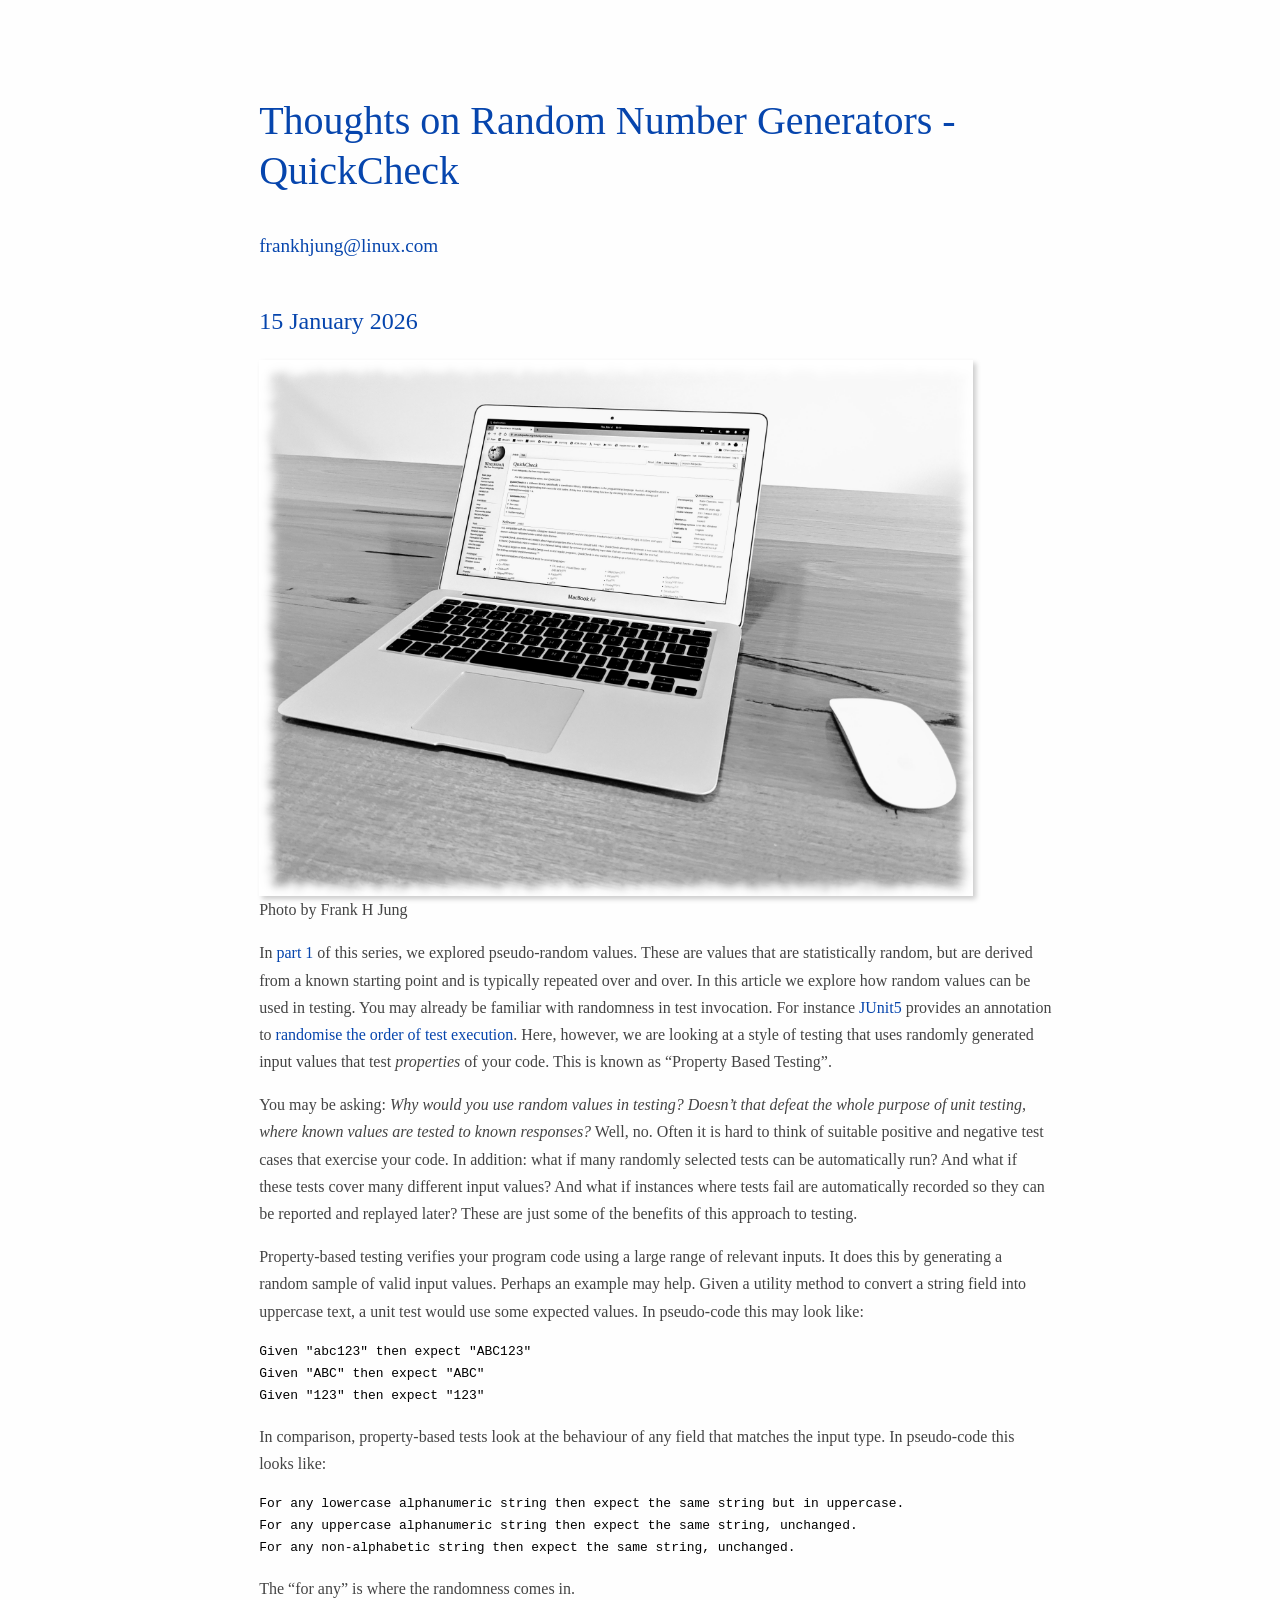
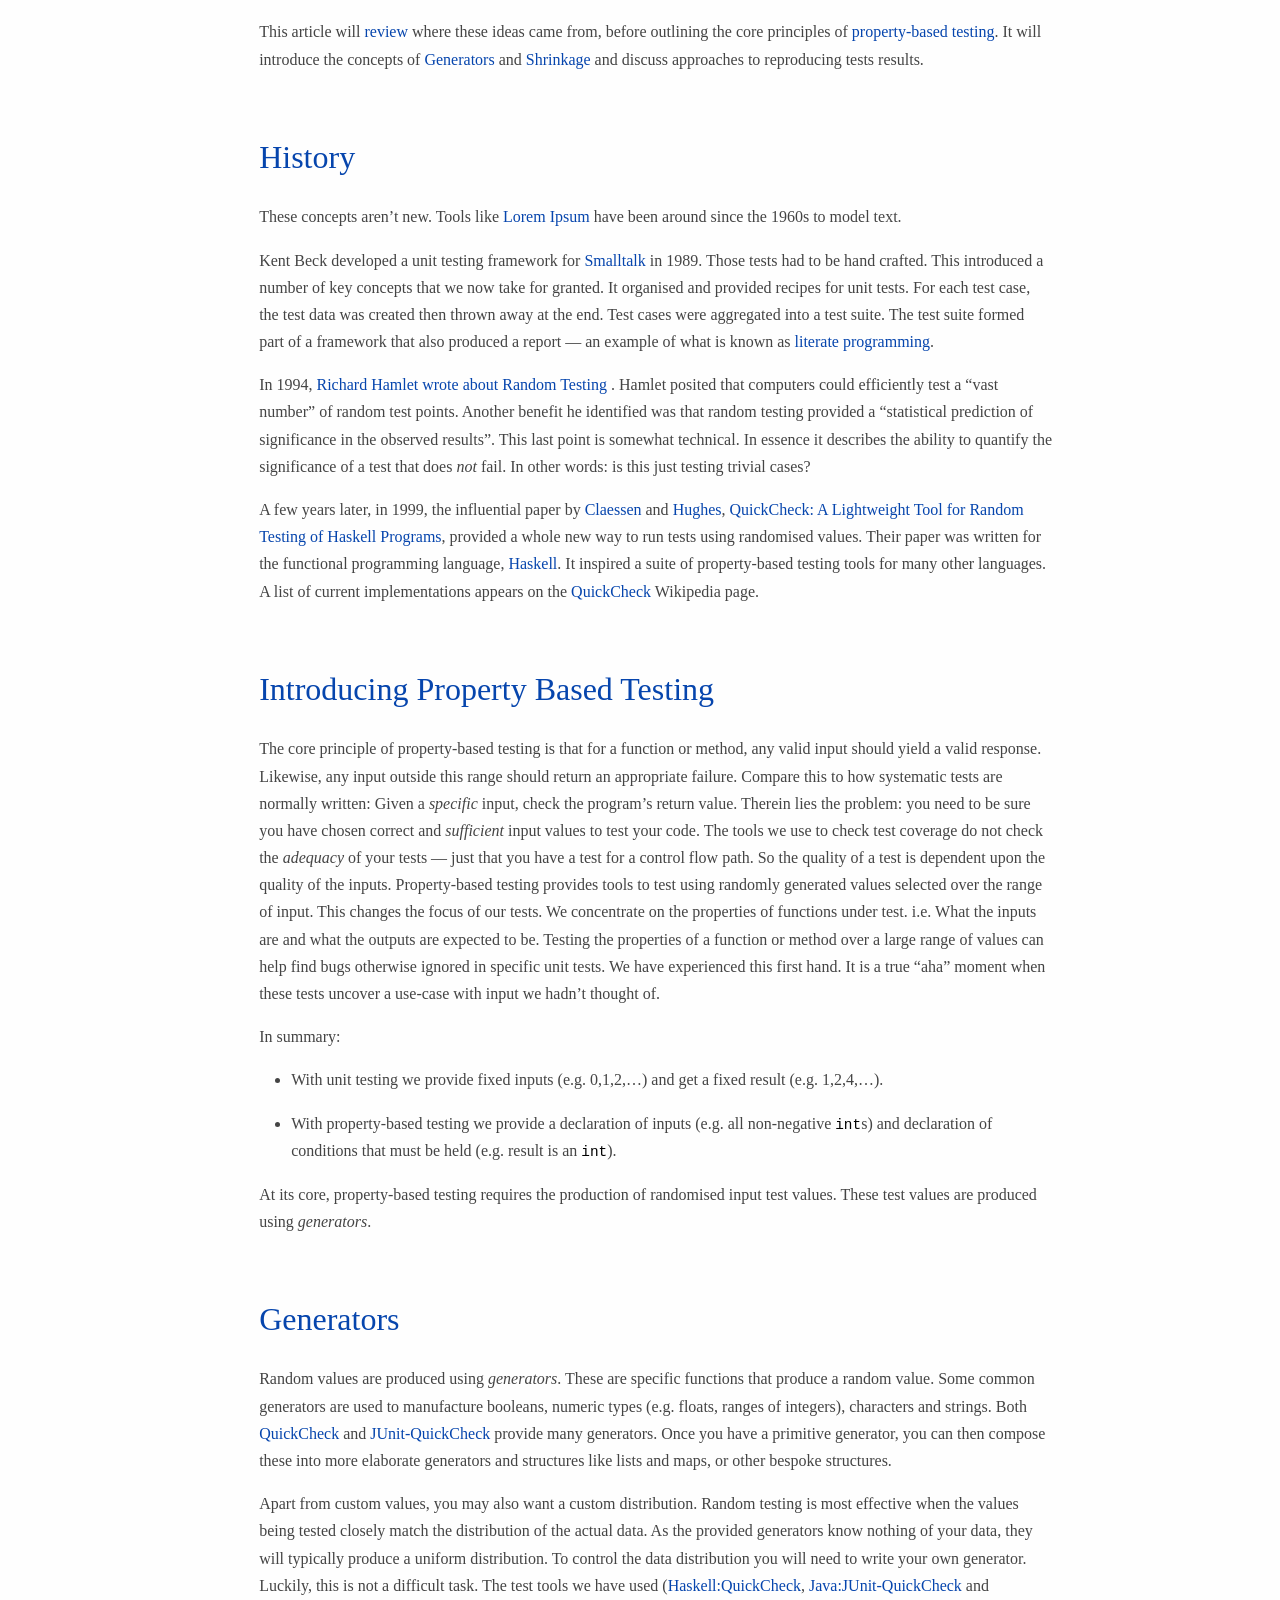
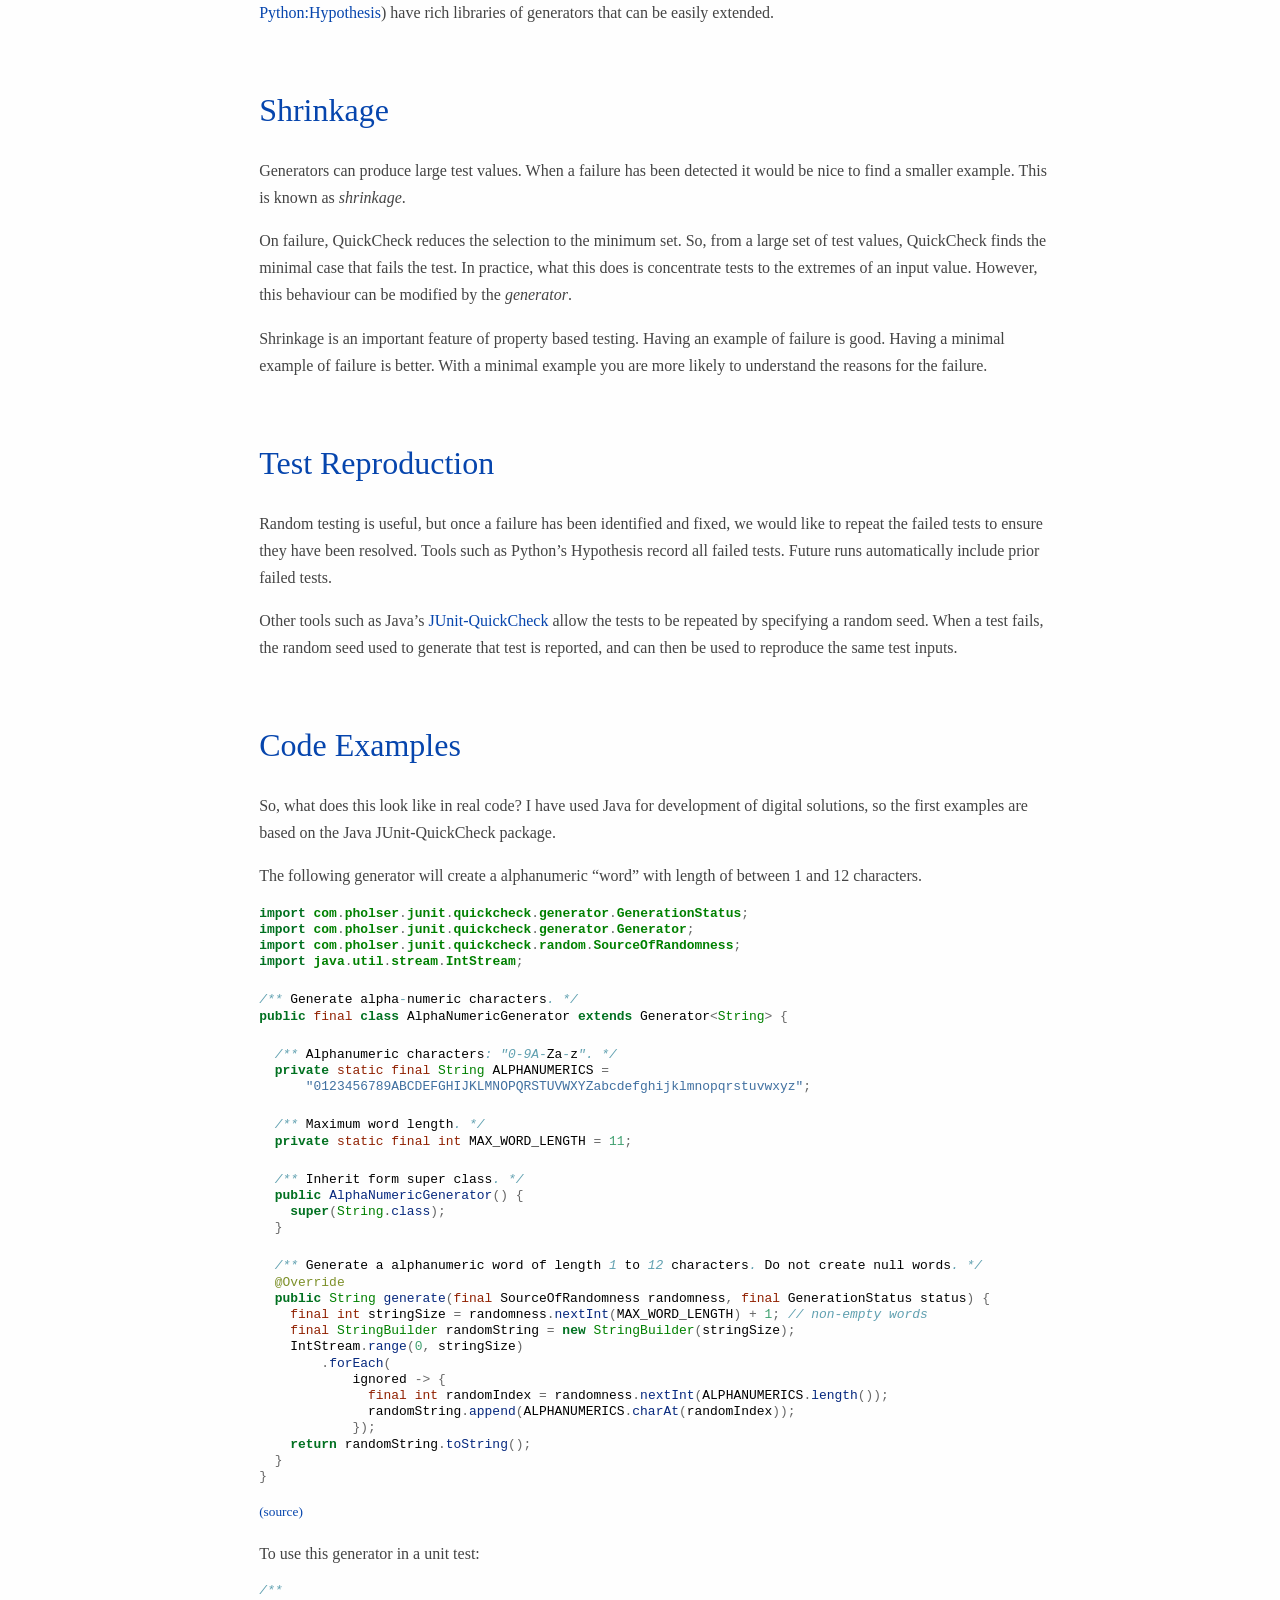
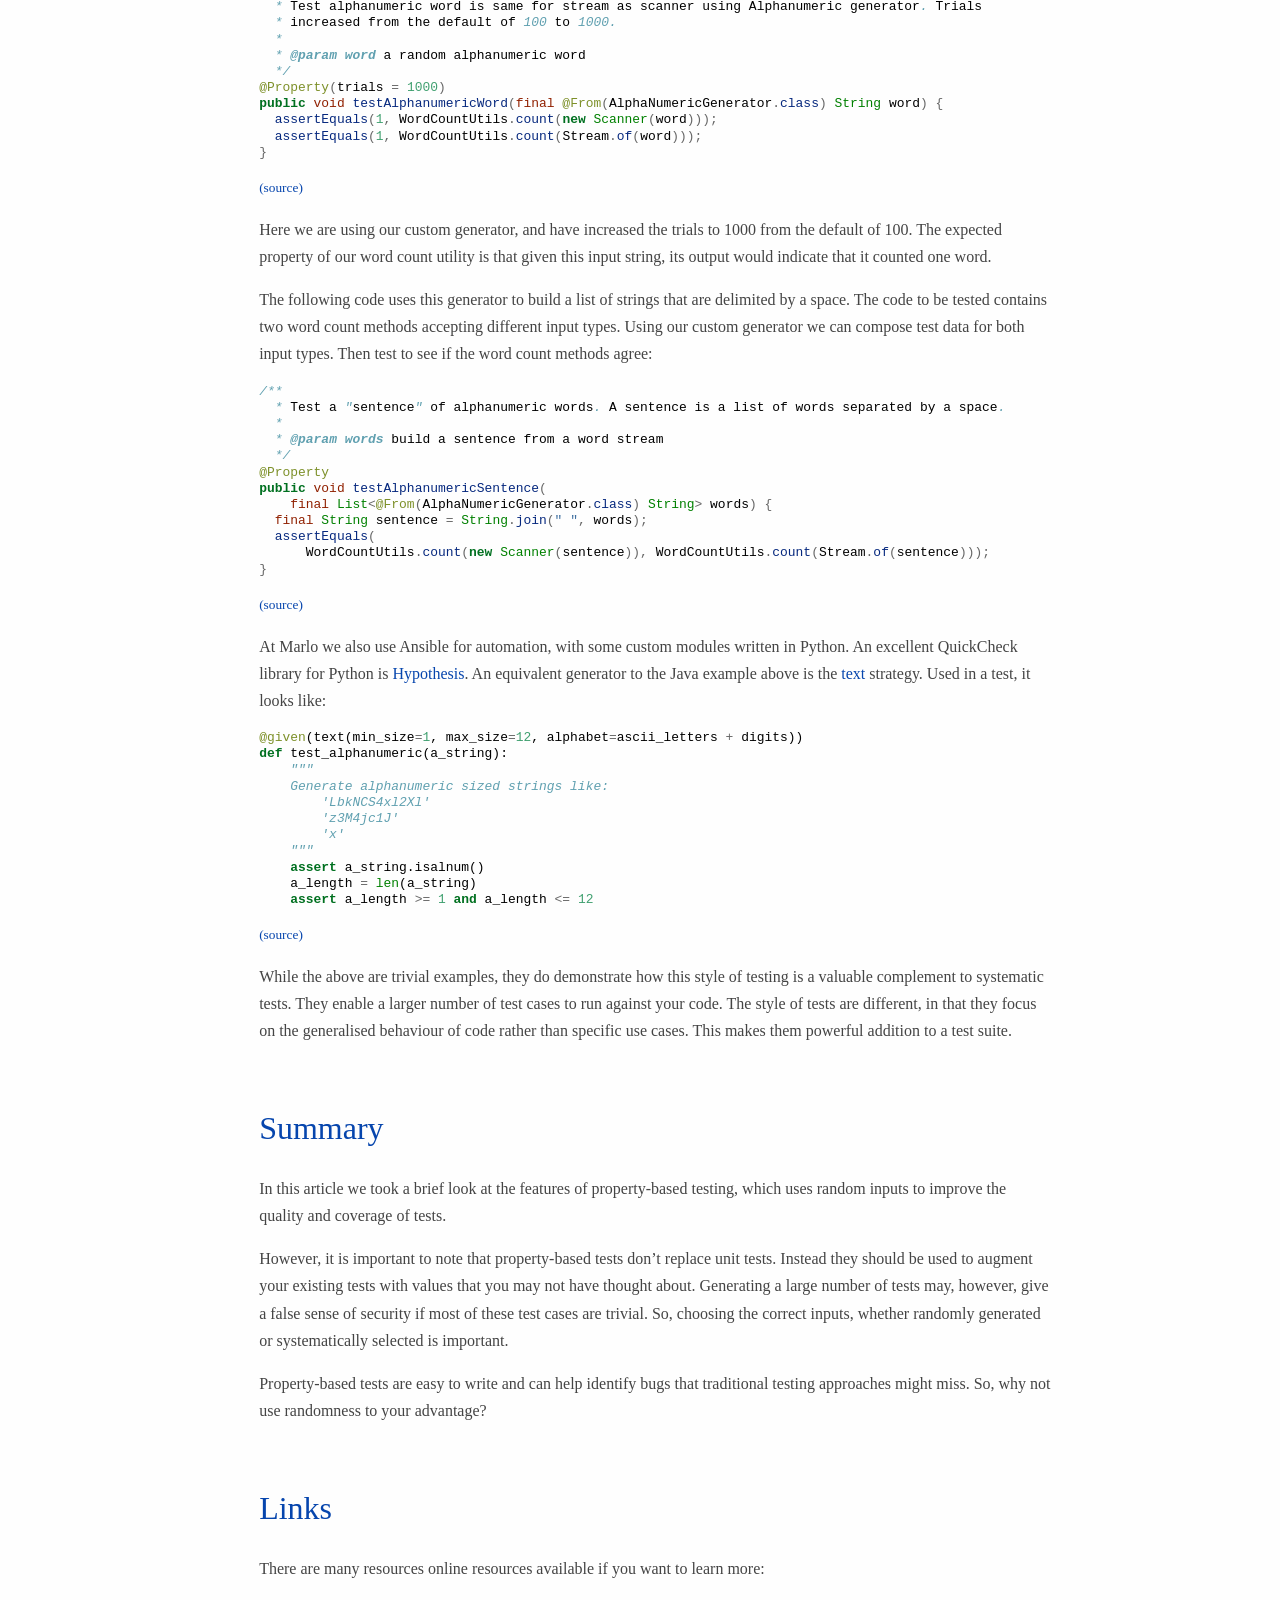
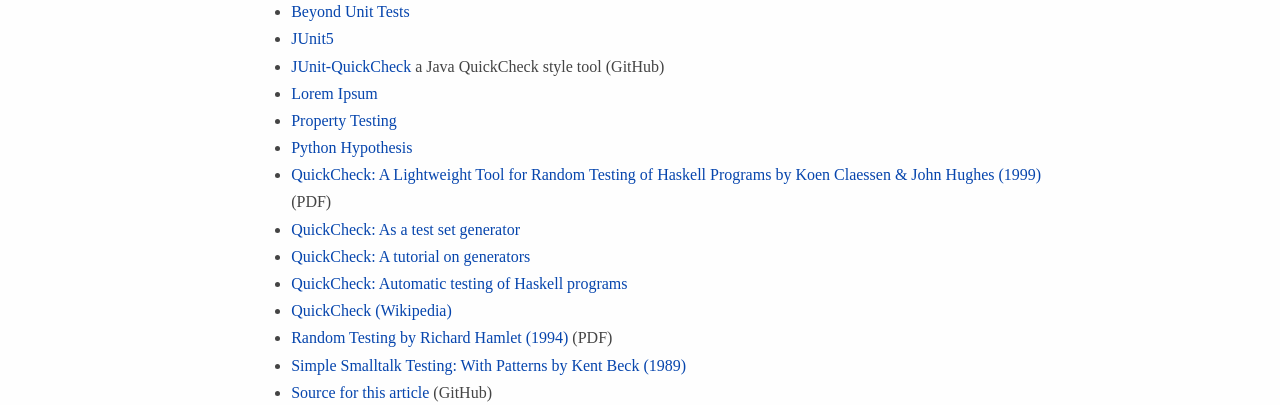
==== public/index.html @ 1d3b0f38 "update image and email" ====
<!DOCTYPE html PUBLIC "-//W3C//DTD XHTML 1.0 Transitional//EN" "http://www.w3.org/TR/xhtml1/DTD/xhtml1-transitional.dtd">
<html xmlns="http://www.w3.org/1999/xhtml">
<head>
  <meta http-equiv="Content-Type" content="text/html; charset=utf-8" />
  <meta http-equiv="Content-Style-Type" content="text/css" />
  <meta name="generator" content="pandoc" />
  <meta name="author" content="frankhjung@linux.com" />
  <meta name="date" content="2026-01-15" />
  <title>Thoughts on Random Number Generators - QuickCheck</title>
  <style type="text/css">
code{white-space: pre-wrap;}
span.smallcaps{font-variant: small-caps;}
div.columns{display: flex; gap: min(4vw, 1.5em);}
div.column{flex: auto; overflow-x: auto;}
div.hanging-indent{margin-left: 1.5em; text-indent: -1.5em;}

ul.task-list[class]{list-style: none;}
ul.task-list li input[type="checkbox"] {
font-size: inherit;
width: 0.8em;
margin: 0 0.8em 0.2em -1.6em;
vertical-align: middle;
}
.display.math{display: block; text-align: center; margin: 0.5rem auto;}

pre > code.sourceCode { white-space: pre; position: relative; }
pre > code.sourceCode > span { line-height: 1.25; }
pre > code.sourceCode > span:empty { height: 1.2em; }
.sourceCode { overflow: visible; }
code.sourceCode > span { color: inherit; text-decoration: inherit; }
div.sourceCode { margin: 1em 0; }
pre.sourceCode { margin: 0; }
@media screen {
div.sourceCode { overflow: auto; }
}
@media print {
pre > code.sourceCode { white-space: pre-wrap; }
pre > code.sourceCode > span { display: inline-block; text-indent: -5em; padding-left: 5em; }
}
pre.numberSource code
{ counter-reset: source-line 0; }
pre.numberSource code > span
{ position: relative; left: -4em; counter-increment: source-line; }
pre.numberSource code > span > a:first-child::before
{ content: counter(source-line);
position: relative; left: -1em; text-align: right; vertical-align: baseline;
border: none; display: inline-block;
-webkit-touch-callout: none; -webkit-user-select: none;
-khtml-user-select: none; -moz-user-select: none;
-ms-user-select: none; user-select: none;
padding: 0 4px; width: 4em;
color: #aaaaaa;
}
pre.numberSource { margin-left: 3em; border-left: 1px solid #aaaaaa; padding-left: 4px; }
div.sourceCode
{ }
@media screen {
pre > code.sourceCode > span > a:first-child::before { text-decoration: underline; }
}
code span.al { color: #ff0000; font-weight: bold; } 
code span.an { color: #60a0b0; font-weight: bold; font-style: italic; } 
code span.at { color: #7d9029; } 
code span.bn { color: #40a070; } 
code span.bu { color: #008000; } 
code span.cf { color: #007020; font-weight: bold; } 
code span.ch { color: #4070a0; } 
code span.cn { color: #880000; } 
code span.co { color: #60a0b0; font-style: italic; } 
code span.cv { color: #60a0b0; font-weight: bold; font-style: italic; } 
code span.do { color: #ba2121; font-style: italic; } 
code span.dt { color: #902000; } 
code span.dv { color: #40a070; } 
code span.er { color: #ff0000; font-weight: bold; } 
code span.ex { } 
code span.fl { color: #40a070; } 
code span.fu { color: #06287e; } 
code span.im { color: #008000; font-weight: bold; } 
code span.in { color: #60a0b0; font-weight: bold; font-style: italic; } 
code span.kw { color: #007020; font-weight: bold; } 
code span.op { color: #666666; } 
code span.ot { color: #007020; } 
code span.pp { color: #bc7a00; } 
code span.sc { color: #4070a0; } 
code span.ss { color: #bb6688; } 
code span.st { color: #4070a0; } 
code span.va { color: #19177c; } 
code span.vs { color: #4070a0; } 
code span.wa { color: #60a0b0; font-weight: bold; font-style: italic; } 
</style>
  <style type="text/css">
html {
width: 21cm;
height: 29.7cm;
margin: auto;
font-size: 100%;
overflow-y: scroll;
-webkit-text-size-adjust: 100%;
-ms-text-size-adjust: 100%;
}
body {
width: 21cm;
height: 29.7cm;
margin: auto;
color: #444;
font-family: Georgia, Palatino, 'Palatino Linotype', Times, 'Times New Roman', serif;
font-size: 12px;
line-height: 1.7;
padding: 1em;
max-width: 65em;
background: #fefefe;
}
a {
color: #0645ad;
text-decoration: none;
}
p {
margin: 1em 0;
text-align: left;
}
img {
max-width: 90%;
}
h1, h2, h3, h4, h5, h6 {
color: #0645ad;
line-height: 125%;
margin-top: 2em;
font-weight: normal;
}
h4, h5, h6 {
font-weight: bold;
}
h1 {
font-size: 2.5em;
}
h2 {
font-size: 2em;
}
h3 {
font-size: 1.5em;
}
h4 {
font-size: 1.2em;
}
h5 {
font-size: 1em;
}
h6 {
font-size: 0.9em;
}
blockquote {
color: #666666;
margin: 0;
padding-left: 3em;
border-left: 0.5em #EEE solid;
}
hr {
display: block;
height: 2px;
border: 0;
border-top: 1px solid #aaa;
border-bottom: 1px solid #eee;
margin: 1em 0;
padding: 0;
}
pre, code, kbd, samp {
color: #000;
font-family: monospace, monospace;
font-size: 0.90em;
}
pre {
white-space: pre;
white-space: pre-wrap;
word-wrap: break-word;
}
b, strong {
font-weight: bold;
color: #0645ad;
}
dfn {
font-style: italic;
color: #0645ad;
}
ins {
background: #ff9;
color: #000;
text-decoration: none;
}
mark {
background: #ff0;
color: #000;
font-style: italic;
font-weight: bold;
}
sub, sup {
font-size: 75%;
line-height: 0;
position: relative;
vertical-align: baseline;
}
sup {
top: -0.5em;
}
sub {
bottom: -0.25em;
}
ul, ol {
margin: 1em 0;
padding: 0 0 0 2em;
}
li p:last-child {
margin-bottom: 0;
}
ul ul, ol ol {
margin: .3em 0;
}
dl {
margin-bottom: 1em;
}
dt {
font-weight: bold;
margin-bottom: .8em;
}
dd {
margin: 0 0 .8em 2em;
}
dd:last-child {
margin-bottom: 0;
}
img {
border: 0;
-ms-interpolation-mode: bicubic;
vertical-align: middle;
-moz-box-shadow: 3px 3px 5px #ccc;
-webkit-box-shadow: 3px 3px 5px #ccc;
box-shadow: 3px 3px 5px #ccc;
}
figure {
display: block;
text-align: center;
margin: 1em 0;
}
figure img {
border: none;
margin: 0 auto;
}
.caption {
font-size: 0.8em;
font-style: italic;
margin: 2 2 0.8em;
}
figcaption {
font-size: 0.8em;
font-style: italic;
margin: 0 0 0.8em;
}
table {
margin-bottom: 2em;
border-bottom: 1px solid #ddd;
border-right: 1px solid #ddd;
border-spacing: 0;
border-collapse: collapse;
}
table th {
padding: .2em 1em;
background-color: #eee;
border-top: 1px solid #ddd;
border-left: 1px solid #ddd;
}
table td {
padding: .2em 1em;
border-top: 1px solid #ddd;
border-left: 1px solid #ddd;
vertical-align: top;
}
.author {
font-size: 1.2em;
text-align: left;
}
@media print {
@page {
size: 21cm 29.7cm;
}
* {
background: transparent !important;
color: black !important;
filter: none !important;
-ms-filter: none !important;
}
body {
font-size: 12pt;
max-width: 100%;
}
a, a:visited {
text-decoration: underline;
}
a[href]:after {
content: " (" attr(href) ")";
}
.ir a:after, a[href^="javascript:"]:after, a[href^="#"]:after {
content: "";
}
abbr[title]:after {
content: " (" attr(title) ")";
}
code, pre {
font-family: monospace, monospace;
font-size: 0.90em;
page-break-inside: avoid;
}
.sourceLine {
font-family: monospace, monospace;
font-size: 0.60em;
page-break-inside: avoid;
}
hr {
height: 1px;
border: 0;
border-bottom: 1px solid black;
}
tr, img {
page-break-inside: avoid;
}
img {
max-width: 100% !important;
}
p, h2, h3 {
orphans: 3;
widows: 3;
}
h2, h3 {
page-break-inside: avoid;
page-break-after: avoid;
}
}
@media only screen and (min-width: 480px) {
body {
font-size: 14px;
}
}
@media only screen and (min-width: 768px) {
body {
font-size: 16px;
}
}
</style>
  
  
  
  
  
</head>
<body>
<div id="header">
<h1 class="title">Thoughts on Random Number Generators - QuickCheck</h1>
<h2 class="author">frankhjung@linux.com</h2>
<h3 class="date">15 January 2026</h3>
</div>
<div class="float">
<img src="[data-uri]" alt="Photo by Frank H Jung" />
<div class="figcaption">Photo by Frank H Jung</div>
</div>
<p>In <a href="https://github.com/frankhjung/article-random-bash">part
1</a> of this series, we explored pseudo-random values. These are values
that are statistically random, but are derived from a known starting
point and is typically repeated over and over. In this article we
explore how random values can be used in testing. You may already be
familiar with randomness in test invocation. For instance <a href="https://junit.org/">JUnit5</a> provides an annotation to <a href="https://junit.org/junit5/docs/current/user-guide/#writing-tests-test-execution-order">randomise
the order of test execution</a>. Here, however, we are looking at a
style of testing that uses randomly generated input values that test
<em>properties</em> of your code. This is known as “Property Based
Testing”.</p>
<p>You may be asking: <em>Why would you use random values in testing?
Doesn’t that defeat the whole purpose of unit testing, where known
values are tested to known responses?</em> Well, no. Often it is hard to
think of suitable positive and negative test cases that exercise your
code. In addition: what if many randomly selected tests can be
automatically run? And what if these tests cover many different input
values? And what if instances where tests fail are automatically
recorded so they can be reported and replayed later? These are just some
of the benefits of this approach to testing.</p>
<p>Property-based testing verifies your program code using a large range
of relevant inputs. It does this by generating a random sample of valid
input values. Perhaps an example may help. Given a utility method to
convert a string field into uppercase text, a unit test would use some
expected values. In pseudo-code this may look like:</p>
<pre class="text"><code>Given &quot;abc123&quot; then expect &quot;ABC123&quot;
Given &quot;ABC&quot; then expect &quot;ABC&quot;
Given &quot;123&quot; then expect &quot;123&quot;</code></pre>
<p>In comparison, property-based tests look at the behaviour of any
field that matches the input type. In pseudo-code this looks like:</p>
<pre class="text"><code>For any lowercase alphanumeric string then expect the same string but in uppercase.
For any uppercase alphanumeric string then expect the same string, unchanged.
For any non-alphabetic string then expect the same string, unchanged.</code></pre>
<p>The “for any” is where the randomness comes in.</p>
<p>This article will <a href="#history">review</a> where these ideas
came from, before outlining the core principles of <a href="#introducing-property-based-testing">property-based testing</a>.
It will introduce the concepts of <a href="#generators">Generators</a>
and <a href="#shrinkage">Shrinkage</a> and discuss approaches to
reproducing tests results.</p>
<div id="history" class="section level2">
<h2>History</h2>
<p>These concepts aren’t new. Tools like <a href="https://www.lipsum.com/">Lorem Ipsum</a> have been around since
the 1960s to model text.</p>
<p>Kent Beck developed a unit testing framework for <a href="https://en.wikipedia.org/wiki/Smalltalk">Smalltalk</a> in 1989.
Those tests had to be hand crafted. This introduced a number of key
concepts that we now take for granted. It organised and provided recipes
for unit tests. For each test case, the test data was created then
thrown away at the end. Test cases were aggregated into a test suite.
The test suite formed part of a framework that also produced a report —
an example of what is known as <a href="https://en.wikipedia.org/wiki/Literate_programming">literate
programming</a>.</p>
<p>In 1994, <a href="https://pdfs.semanticscholar.org/b02a/67acd634cf04a1c7ca3fa58975c3d6ff1c4b.pdf">Richard
Hamlet wrote about Random Testing</a> . Hamlet posited that computers
could efficiently test a “vast number” of random test points. Another
benefit he identified was that random testing provided a “statistical
prediction of significance in the observed results”. This last point is
somewhat technical. In essence it describes the ability to quantify the
significance of a test that does <em>not</em> fail. In other words: is
this just testing trivial cases?</p>
<p>A few years later, in 1999, the influential paper by <a href="http://www.cse.chalmers.se/~koen/">Claessen</a> and <a href="https://en.wikipedia.org/wiki/John_Hughes_(computer_scientist)">Hughes</a>,
<a href="https://www.researchgate.net/publication/2449938_QuickCheck_A_Lightweight_Tool_for_Random_Testing_of_Haskell_Programs">QuickCheck:
A Lightweight Tool for Random Testing of Haskell Programs</a>, provided
a whole new way to run tests using randomised values. Their paper was
written for the functional programming language, <a href="https://www.haskell.org/">Haskell</a>. It inspired a suite of
property-based testing tools for many other languages. A list of current
implementations appears on the <a href="https://en.wikipedia.org/wiki/QuickCheck">QuickCheck</a> Wikipedia
page.</p>
</div>
<div id="introducing-property-based-testing" class="section level2">
<h2>Introducing Property Based Testing</h2>
<p>The core principle of property-based testing is that for a function
or method, any valid input should yield a valid response. Likewise, any
input outside this range should return an appropriate failure. Compare
this to how systematic tests are normally written: Given a
<em>specific</em> input, check the program’s return value. Therein lies
the problem: you need to be sure you have chosen correct and
<em>sufficient</em> input values to test your code. The tools we use to
check test coverage do not check the <em>adequacy</em> of your tests —
just that you have a test for a control flow path. So the quality of a
test is dependent upon the quality of the inputs. Property-based testing
provides tools to test using randomly generated values selected over the
range of input. This changes the focus of our tests. We concentrate on
the properties of functions under test. i.e. What the inputs are and
what the outputs are expected to be. Testing the properties of a
function or method over a large range of values can help find bugs
otherwise ignored in specific unit tests. We have experienced this first
hand. It is a true “aha” moment when these tests uncover a use-case with
input we hadn’t thought of.</p>
<p>In summary:</p>
<ul>
<li><p>With unit testing we provide fixed inputs (e.g. 0,1,2,…) and get
a fixed result (e.g. 1,2,4,…).</p></li>
<li><p>With property-based testing we provide a declaration of inputs
(e.g. all non-negative <code>int</code>s) and declaration of conditions
that must be held (e.g. result is an <code>int</code>).</p></li>
</ul>
<p>At its core, property-based testing requires the production of
randomised input test values. These test values are produced using
<em>generators</em>.</p>
</div>
<div id="generators" class="section level2">
<h2>Generators</h2>
<p>Random values are produced using <em>generators</em>. These are
specific functions that produce a random value. Some common generators
are used to manufacture booleans, numeric types (e.g. floats, ranges of
integers), characters and strings. Both <a href="http://hackage.haskell.org/package/QuickCheck">QuickCheck</a> and
<a href="https://pholser.github.io/junit-quickcheck/">JUnit-QuickCheck</a>
provide many generators. Once you have a primitive generator, you can
then compose these into more elaborate generators and structures like
lists and maps, or other bespoke structures.</p>
<p>Apart from custom values, you may also want a custom distribution.
Random testing is most effective when the values being tested closely
match the distribution of the actual data. As the provided generators
know nothing of your data, they will typically produce a uniform
distribution. To control the data distribution you will need to write
your own generator. Luckily, this is not a difficult task. The test
tools we have used (<a href="http://hackage.haskell.org/package/QuickCheck">Haskell:QuickCheck</a>,
<a href="https://github.com/pholser/junit-quickcheck">Java:JUnit-QuickCheck</a>
and <a href="https://hypothesis.works/">Python:Hypothesis</a>) have rich
libraries of generators that can be easily extended.</p>
</div>
<div id="shrinkage" class="section level2">
<h2>Shrinkage</h2>
<p>Generators can produce large test values. When a failure has been
detected it would be nice to find a smaller example. This is known as
<em>shrinkage</em>.</p>
<p>On failure, QuickCheck reduces the selection to the minimum set. So,
from a large set of test values, QuickCheck finds the minimal case that
fails the test. In practice, what this does is concentrate tests to the
extremes of an input value. However, this behaviour can be modified by
the <em>generator</em>.</p>
<p>Shrinkage is an important feature of property based testing. Having
an example of failure is good. Having a minimal example of failure is
better. With a minimal example you are more likely to understand the
reasons for the failure.</p>
</div>
<div id="test-reproduction" class="section level2">
<h2>Test Reproduction</h2>
<p>Random testing is useful, but once a failure has been identified and
fixed, we would like to repeat the failed tests to ensure they have been
resolved. Tools such as Python’s Hypothesis record all failed tests.
Future runs automatically include prior failed tests.</p>
<p>Other tools such as Java’s <a href="https://github.com/pholser/junit-quickcheck">JUnit-QuickCheck</a>
allow the tests to be repeated by specifying a random seed. When a test
fails, the random seed used to generate that test is reported, and can
then be used to reproduce the same test inputs.</p>
</div>
<div id="code-examples" class="section level2">
<h2>Code Examples</h2>
<p>So, what does this look like in real code? I have used Java for
development of digital solutions, so the first examples are based on the
Java JUnit-QuickCheck package.</p>
<p>The following generator will create a alphanumeric “word” with length
of between 1 and 12 characters.</p>
<div class="sourceCode" id="cb3"><pre class="sourceCode java"><code class="sourceCode java"><span id="cb3-1"><a href="#cb3-1" tabindex="-1"></a><span class="kw">import</span> <span class="im">com</span><span class="op">.</span><span class="im">pholser</span><span class="op">.</span><span class="im">junit</span><span class="op">.</span><span class="im">quickcheck</span><span class="op">.</span><span class="im">generator</span><span class="op">.</span><span class="im">GenerationStatus</span><span class="op">;</span></span>
<span id="cb3-2"><a href="#cb3-2" tabindex="-1"></a><span class="kw">import</span> <span class="im">com</span><span class="op">.</span><span class="im">pholser</span><span class="op">.</span><span class="im">junit</span><span class="op">.</span><span class="im">quickcheck</span><span class="op">.</span><span class="im">generator</span><span class="op">.</span><span class="im">Generator</span><span class="op">;</span></span>
<span id="cb3-3"><a href="#cb3-3" tabindex="-1"></a><span class="kw">import</span> <span class="im">com</span><span class="op">.</span><span class="im">pholser</span><span class="op">.</span><span class="im">junit</span><span class="op">.</span><span class="im">quickcheck</span><span class="op">.</span><span class="im">random</span><span class="op">.</span><span class="im">SourceOfRandomness</span><span class="op">;</span></span>
<span id="cb3-4"><a href="#cb3-4" tabindex="-1"></a><span class="kw">import</span> <span class="im">java</span><span class="op">.</span><span class="im">util</span><span class="op">.</span><span class="im">stream</span><span class="op">.</span><span class="im">IntStream</span><span class="op">;</span></span>
<span id="cb3-5"><a href="#cb3-5" tabindex="-1"></a></span>
<span id="cb3-6"><a href="#cb3-6" tabindex="-1"></a><span class="co">/**</span> Generate alpha<span class="co">-</span>numeric characters<span class="co">. */</span></span>
<span id="cb3-7"><a href="#cb3-7" tabindex="-1"></a><span class="kw">public</span> <span class="dt">final</span> <span class="kw">class</span> AlphaNumericGenerator <span class="kw">extends</span> Generator<span class="op">&lt;</span><span class="bu">String</span><span class="op">&gt;</span> <span class="op">{</span></span>
<span id="cb3-8"><a href="#cb3-8" tabindex="-1"></a></span>
<span id="cb3-9"><a href="#cb3-9" tabindex="-1"></a>  <span class="co">/**</span> Alphanumeric characters<span class="co">:</span> <span class="co">&quot;0-9A-</span>Za<span class="co">-</span>z<span class="co">&quot;. */</span></span>
<span id="cb3-10"><a href="#cb3-10" tabindex="-1"></a>  <span class="kw">private</span> <span class="dt">static</span> <span class="dt">final</span> <span class="bu">String</span> ALPHANUMERICS <span class="op">=</span></span>
<span id="cb3-11"><a href="#cb3-11" tabindex="-1"></a>      <span class="st">&quot;0123456789ABCDEFGHIJKLMNOPQRSTUVWXYZabcdefghijklmnopqrstuvwxyz&quot;</span><span class="op">;</span></span>
<span id="cb3-12"><a href="#cb3-12" tabindex="-1"></a></span>
<span id="cb3-13"><a href="#cb3-13" tabindex="-1"></a>  <span class="co">/**</span> Maximum word length<span class="co">. */</span></span>
<span id="cb3-14"><a href="#cb3-14" tabindex="-1"></a>  <span class="kw">private</span> <span class="dt">static</span> <span class="dt">final</span> <span class="dt">int</span> MAX_WORD_LENGTH <span class="op">=</span> <span class="dv">11</span><span class="op">;</span></span>
<span id="cb3-15"><a href="#cb3-15" tabindex="-1"></a></span>
<span id="cb3-16"><a href="#cb3-16" tabindex="-1"></a>  <span class="co">/**</span> Inherit form super class<span class="co">. */</span></span>
<span id="cb3-17"><a href="#cb3-17" tabindex="-1"></a>  <span class="kw">public</span> <span class="fu">AlphaNumericGenerator</span><span class="op">()</span> <span class="op">{</span></span>
<span id="cb3-18"><a href="#cb3-18" tabindex="-1"></a>    <span class="kw">super</span><span class="op">(</span><span class="bu">String</span><span class="op">.</span><span class="fu">class</span><span class="op">);</span></span>
<span id="cb3-19"><a href="#cb3-19" tabindex="-1"></a>  <span class="op">}</span></span>
<span id="cb3-20"><a href="#cb3-20" tabindex="-1"></a></span>
<span id="cb3-21"><a href="#cb3-21" tabindex="-1"></a>  <span class="co">/**</span> Generate a alphanumeric word of length <span class="co">1</span> to <span class="co">12</span> characters<span class="co">. </span>Do not create null words<span class="co">.</span> <span class="co">*/</span></span>
<span id="cb3-22"><a href="#cb3-22" tabindex="-1"></a>  <span class="at">@Override</span></span>
<span id="cb3-23"><a href="#cb3-23" tabindex="-1"></a>  <span class="kw">public</span> <span class="bu">String</span> <span class="fu">generate</span><span class="op">(</span><span class="dt">final</span> SourceOfRandomness randomness<span class="op">,</span> <span class="dt">final</span> GenerationStatus status<span class="op">)</span> <span class="op">{</span></span>
<span id="cb3-24"><a href="#cb3-24" tabindex="-1"></a>    <span class="dt">final</span> <span class="dt">int</span> stringSize <span class="op">=</span> randomness<span class="op">.</span><span class="fu">nextInt</span><span class="op">(</span>MAX_WORD_LENGTH<span class="op">)</span> <span class="op">+</span> <span class="dv">1</span><span class="op">;</span> <span class="co">// non-empty words</span></span>
<span id="cb3-25"><a href="#cb3-25" tabindex="-1"></a>    <span class="dt">final</span> <span class="bu">StringBuilder</span> randomString <span class="op">=</span> <span class="kw">new</span> <span class="bu">StringBuilder</span><span class="op">(</span>stringSize<span class="op">);</span></span>
<span id="cb3-26"><a href="#cb3-26" tabindex="-1"></a>    IntStream<span class="op">.</span><span class="fu">range</span><span class="op">(</span><span class="dv">0</span><span class="op">,</span> stringSize<span class="op">)</span></span>
<span id="cb3-27"><a href="#cb3-27" tabindex="-1"></a>        <span class="op">.</span><span class="fu">forEach</span><span class="op">(</span></span>
<span id="cb3-28"><a href="#cb3-28" tabindex="-1"></a>            ignored <span class="op">-&gt;</span> <span class="op">{</span></span>
<span id="cb3-29"><a href="#cb3-29" tabindex="-1"></a>              <span class="dt">final</span> <span class="dt">int</span> randomIndex <span class="op">=</span> randomness<span class="op">.</span><span class="fu">nextInt</span><span class="op">(</span>ALPHANUMERICS<span class="op">.</span><span class="fu">length</span><span class="op">());</span></span>
<span id="cb3-30"><a href="#cb3-30" tabindex="-1"></a>              randomString<span class="op">.</span><span class="fu">append</span><span class="op">(</span>ALPHANUMERICS<span class="op">.</span><span class="fu">charAt</span><span class="op">(</span>randomIndex<span class="op">));</span></span>
<span id="cb3-31"><a href="#cb3-31" tabindex="-1"></a>            <span class="op">});</span></span>
<span id="cb3-32"><a href="#cb3-32" tabindex="-1"></a>    <span class="cf">return</span> randomString<span class="op">.</span><span class="fu">toString</span><span class="op">();</span></span>
<span id="cb3-33"><a href="#cb3-33" tabindex="-1"></a>  <span class="op">}</span></span>
<span id="cb3-34"><a href="#cb3-34" tabindex="-1"></a><span class="op">}</span></span></code></pre></div>
<p><small> <a href="https://github.com/frankhjung/java-quickcheck/blob/master/src/test/java/com/marlo/quickcheck/AlphaNumericGenerator.java">(source)</a>
</small></p>
<p>To use this generator in a unit test:</p>
<div class="sourceCode" id="cb4"><pre class="sourceCode java"><code class="sourceCode java"><span id="cb4-1"><a href="#cb4-1" tabindex="-1"></a><span class="co">/**</span></span>
<span id="cb4-2"><a href="#cb4-2" tabindex="-1"></a>  <span class="co">*</span> Test alphanumeric word is same for stream as scanner using Alphanumeric generator<span class="co">. </span>Trials</span>
<span id="cb4-3"><a href="#cb4-3" tabindex="-1"></a>  <span class="co">*</span> increased from the default of <span class="co">100</span> to <span class="co">1000.</span></span>
<span id="cb4-4"><a href="#cb4-4" tabindex="-1"></a>  <span class="co">*</span></span>
<span id="cb4-5"><a href="#cb4-5" tabindex="-1"></a>  <span class="co">*</span> <span class="an">@param</span><span class="co"> </span><span class="an">word</span><span class="co"> </span>a random alphanumeric word</span>
<span id="cb4-6"><a href="#cb4-6" tabindex="-1"></a>  <span class="co">*/</span></span>
<span id="cb4-7"><a href="#cb4-7" tabindex="-1"></a><span class="at">@Property</span><span class="op">(</span>trials <span class="op">=</span> <span class="dv">1000</span><span class="op">)</span></span>
<span id="cb4-8"><a href="#cb4-8" tabindex="-1"></a><span class="kw">public</span> <span class="dt">void</span> <span class="fu">testAlphanumericWord</span><span class="op">(</span><span class="dt">final</span> <span class="at">@From</span><span class="op">(</span>AlphaNumericGenerator<span class="op">.</span><span class="fu">class</span><span class="op">)</span> <span class="bu">String</span> word<span class="op">)</span> <span class="op">{</span></span>
<span id="cb4-9"><a href="#cb4-9" tabindex="-1"></a>  <span class="fu">assertEquals</span><span class="op">(</span><span class="dv">1</span><span class="op">,</span> WordCountUtils<span class="op">.</span><span class="fu">count</span><span class="op">(</span><span class="kw">new</span> <span class="bu">Scanner</span><span class="op">(</span>word<span class="op">)));</span></span>
<span id="cb4-10"><a href="#cb4-10" tabindex="-1"></a>  <span class="fu">assertEquals</span><span class="op">(</span><span class="dv">1</span><span class="op">,</span> WordCountUtils<span class="op">.</span><span class="fu">count</span><span class="op">(</span>Stream<span class="op">.</span><span class="fu">of</span><span class="op">(</span>word<span class="op">)));</span></span>
<span id="cb4-11"><a href="#cb4-11" tabindex="-1"></a><span class="op">}</span></span></code></pre></div>
<p><small> <a href="https://github.com/frankhjung/java-quickcheck/blob/master/src/test/java/com/marlo/quickcheck/WordCountTests.java">(source)</a>
</small></p>
<p>Here we are using our custom generator, and have increased the trials
to 1000 from the default of 100. The expected property of our word count
utility is that given this input string, its output would indicate that
it counted one word.</p>
<p>The following code uses this generator to build a list of strings
that are delimited by a space. The code to be tested contains two word
count methods accepting different input types. Using our custom
generator we can compose test data for both input types. Then test to
see if the word count methods agree:</p>
<div class="sourceCode" id="cb5"><pre class="sourceCode java"><code class="sourceCode java"><span id="cb5-1"><a href="#cb5-1" tabindex="-1"></a><span class="co">/**</span></span>
<span id="cb5-2"><a href="#cb5-2" tabindex="-1"></a>  <span class="co">*</span> Test a <span class="co">&quot;</span>sentence<span class="co">&quot;</span> of alphanumeric words<span class="co">. </span>A sentence is a list of words separated by a space<span class="co">.</span></span>
<span id="cb5-3"><a href="#cb5-3" tabindex="-1"></a>  <span class="co">*</span></span>
<span id="cb5-4"><a href="#cb5-4" tabindex="-1"></a>  <span class="co">*</span> <span class="an">@param</span><span class="co"> </span><span class="an">words</span><span class="co"> </span>build a sentence from a word stream</span>
<span id="cb5-5"><a href="#cb5-5" tabindex="-1"></a>  <span class="co">*/</span></span>
<span id="cb5-6"><a href="#cb5-6" tabindex="-1"></a><span class="at">@Property</span></span>
<span id="cb5-7"><a href="#cb5-7" tabindex="-1"></a><span class="kw">public</span> <span class="dt">void</span> <span class="fu">testAlphanumericSentence</span><span class="op">(</span></span>
<span id="cb5-8"><a href="#cb5-8" tabindex="-1"></a>    <span class="dt">final</span> <span class="bu">List</span><span class="op">&lt;</span><span class="at">@From</span><span class="op">(</span>AlphaNumericGenerator<span class="op">.</span><span class="fu">class</span><span class="op">)</span> <span class="bu">String</span><span class="op">&gt;</span> words<span class="op">)</span> <span class="op">{</span></span>
<span id="cb5-9"><a href="#cb5-9" tabindex="-1"></a>  <span class="dt">final</span> <span class="bu">String</span> sentence <span class="op">=</span> <span class="bu">String</span><span class="op">.</span><span class="fu">join</span><span class="op">(</span><span class="st">&quot; &quot;</span><span class="op">,</span> words<span class="op">);</span></span>
<span id="cb5-10"><a href="#cb5-10" tabindex="-1"></a>  <span class="fu">assertEquals</span><span class="op">(</span></span>
<span id="cb5-11"><a href="#cb5-11" tabindex="-1"></a>      WordCountUtils<span class="op">.</span><span class="fu">count</span><span class="op">(</span><span class="kw">new</span> <span class="bu">Scanner</span><span class="op">(</span>sentence<span class="op">)),</span> WordCountUtils<span class="op">.</span><span class="fu">count</span><span class="op">(</span>Stream<span class="op">.</span><span class="fu">of</span><span class="op">(</span>sentence<span class="op">)));</span></span>
<span id="cb5-12"><a href="#cb5-12" tabindex="-1"></a><span class="op">}</span></span></code></pre></div>
<p><small> <a href="https://github.com/frankhjung/java-quickcheck/blob/master/src/test/java/com/marlo/quickcheck/WordCountTests.java">(source)</a>
</small></p>
<p>At Marlo we also use Ansible for automation, with some custom modules
written in Python. An excellent QuickCheck library for Python is <a href="https://hypothesis.readthedocs.io/en/latest/index.html">Hypothesis</a>.
An equivalent generator to the Java example above is the <a href="https://hypothesis.readthedocs.io/en/data.html?highlight=text#hypothesis.strategies.text">text</a>
strategy. Used in a test, it looks like:</p>
<div class="sourceCode" id="cb6"><pre class="sourceCode python"><code class="sourceCode python"><span id="cb6-1"><a href="#cb6-1" tabindex="-1"></a><span class="at">@given</span>(text(min_size<span class="op">=</span><span class="dv">1</span>, max_size<span class="op">=</span><span class="dv">12</span>, alphabet<span class="op">=</span>ascii_letters <span class="op">+</span> digits))</span>
<span id="cb6-2"><a href="#cb6-2" tabindex="-1"></a><span class="kw">def</span> test_alphanumeric(a_string):</span>
<span id="cb6-3"><a href="#cb6-3" tabindex="-1"></a>    <span class="co">&quot;&quot;&quot;</span></span>
<span id="cb6-4"><a href="#cb6-4" tabindex="-1"></a><span class="co">    Generate alphanumeric sized strings like:</span></span>
<span id="cb6-5"><a href="#cb6-5" tabindex="-1"></a><span class="co">        &#39;LbkNCS4xl2Xl&#39;</span></span>
<span id="cb6-6"><a href="#cb6-6" tabindex="-1"></a><span class="co">        &#39;z3M4jc1J&#39;</span></span>
<span id="cb6-7"><a href="#cb6-7" tabindex="-1"></a><span class="co">        &#39;x&#39;</span></span>
<span id="cb6-8"><a href="#cb6-8" tabindex="-1"></a><span class="co">    &quot;&quot;&quot;</span></span>
<span id="cb6-9"><a href="#cb6-9" tabindex="-1"></a>    <span class="cf">assert</span> a_string.isalnum()</span>
<span id="cb6-10"><a href="#cb6-10" tabindex="-1"></a>    a_length <span class="op">=</span> <span class="bu">len</span>(a_string)</span>
<span id="cb6-11"><a href="#cb6-11" tabindex="-1"></a>    <span class="cf">assert</span> a_length <span class="op">&gt;=</span> <span class="dv">1</span> <span class="kw">and</span> a_length <span class="op">&lt;=</span> <span class="dv">12</span></span></code></pre></div>
<p><small> <a href="https://github.com/frankhjung/article-quickcheck/blob/main/src/test_example.py">(source)</a>
</small></p>
<p>While the above are trivial examples, they do demonstrate how this
style of testing is a valuable complement to systematic tests. They
enable a larger number of test cases to run against your code. The style
of tests are different, in that they focus on the generalised behaviour
of code rather than specific use cases. This makes them powerful
addition to a test suite.</p>
</div>
<div id="summary" class="section level2">
<h2>Summary</h2>
<p>In this article we took a brief look at the features of
property-based testing, which uses random inputs to improve the quality
and coverage of tests.</p>
<p>However, it is important to note that property-based tests don’t
replace unit tests. Instead they should be used to augment your existing
tests with values that you may not have thought about. Generating a
large number of tests may, however, give a false sense of security if
most of these test cases are trivial. So, choosing the correct inputs,
whether randomly generated or systematically selected is important.</p>
<p>Property-based tests are easy to write and can help identify bugs
that traditional testing approaches might miss. So, why not use
randomness to your advantage?</p>
</div>
<div id="links" class="section level2">
<h2>Links</h2>
<p>There are many resources online resources available if you want to
learn more:</p>
<ul>
<li><a href="https://www.hillelwayne.com/talks/beyond-unit-tests/">Beyond Unit
Tests</a></li>
<li><a href="https://junit.org/junit5/">JUnit5</a></li>
<li><a href="https://pholser.github.io/junit-quickcheck/">JUnit-QuickCheck</a>
a Java QuickCheck style tool (GitHub)</li>
<li><a href="https://www.lipsum.com/">Lorem Ipsum</a></li>
<li><a href="https://en.wikipedia.org/wiki/Property_testing">Property
Testing</a></li>
<li><a href="https://hypothesis.readthedocs.io/en/latest/index.html">Python
Hypothesis</a></li>
<li><a href="https://www.researchgate.net/publication/2449938_QuickCheck_A_Lightweight_Tool_for_Random_Testing_of_Haskell_Programs">QuickCheck:
A Lightweight Tool for Random Testing of Haskell Programs by Koen
Claessen &amp; John Hughes (1999)</a> (PDF)</li>
<li><a href="https://wiki.haskell.org/QuickCheck_as_a_test_set_generator">QuickCheck:
As a test set generator</a></li>
<li><a href="https://www.stackbuilders.com/news/a-quickcheck-tutorial-generators">QuickCheck:
A tutorial on generators</a></li>
<li><a href="http://hackage.haskell.org/package/QuickCheck">QuickCheck:
Automatic testing of Haskell programs</a></li>
<li><a href="https://en.wikipedia.org/wiki/QuickCheck">QuickCheck
(Wikipedia)</a></li>
<li><a href="https://pdfs.semanticscholar.org/b02a/67acd634cf04a1c7ca3fa58975c3d6ff1c4b.pdf">Random
Testing by Richard Hamlet (1994)</a> (PDF)</li>
<li><a href="https://web.archive.org/web/20150315073817/http://www.xprogramming.com/testfram.htm">Simple
Smalltalk Testing: With Patterns by Kent Beck (1989)</a></li>
<li><a href="https://github.com/frankhjung/article-random-quickcheck">Source
for this article</a> (GitHub)</li>
</ul>
</div>
</body>
</html>
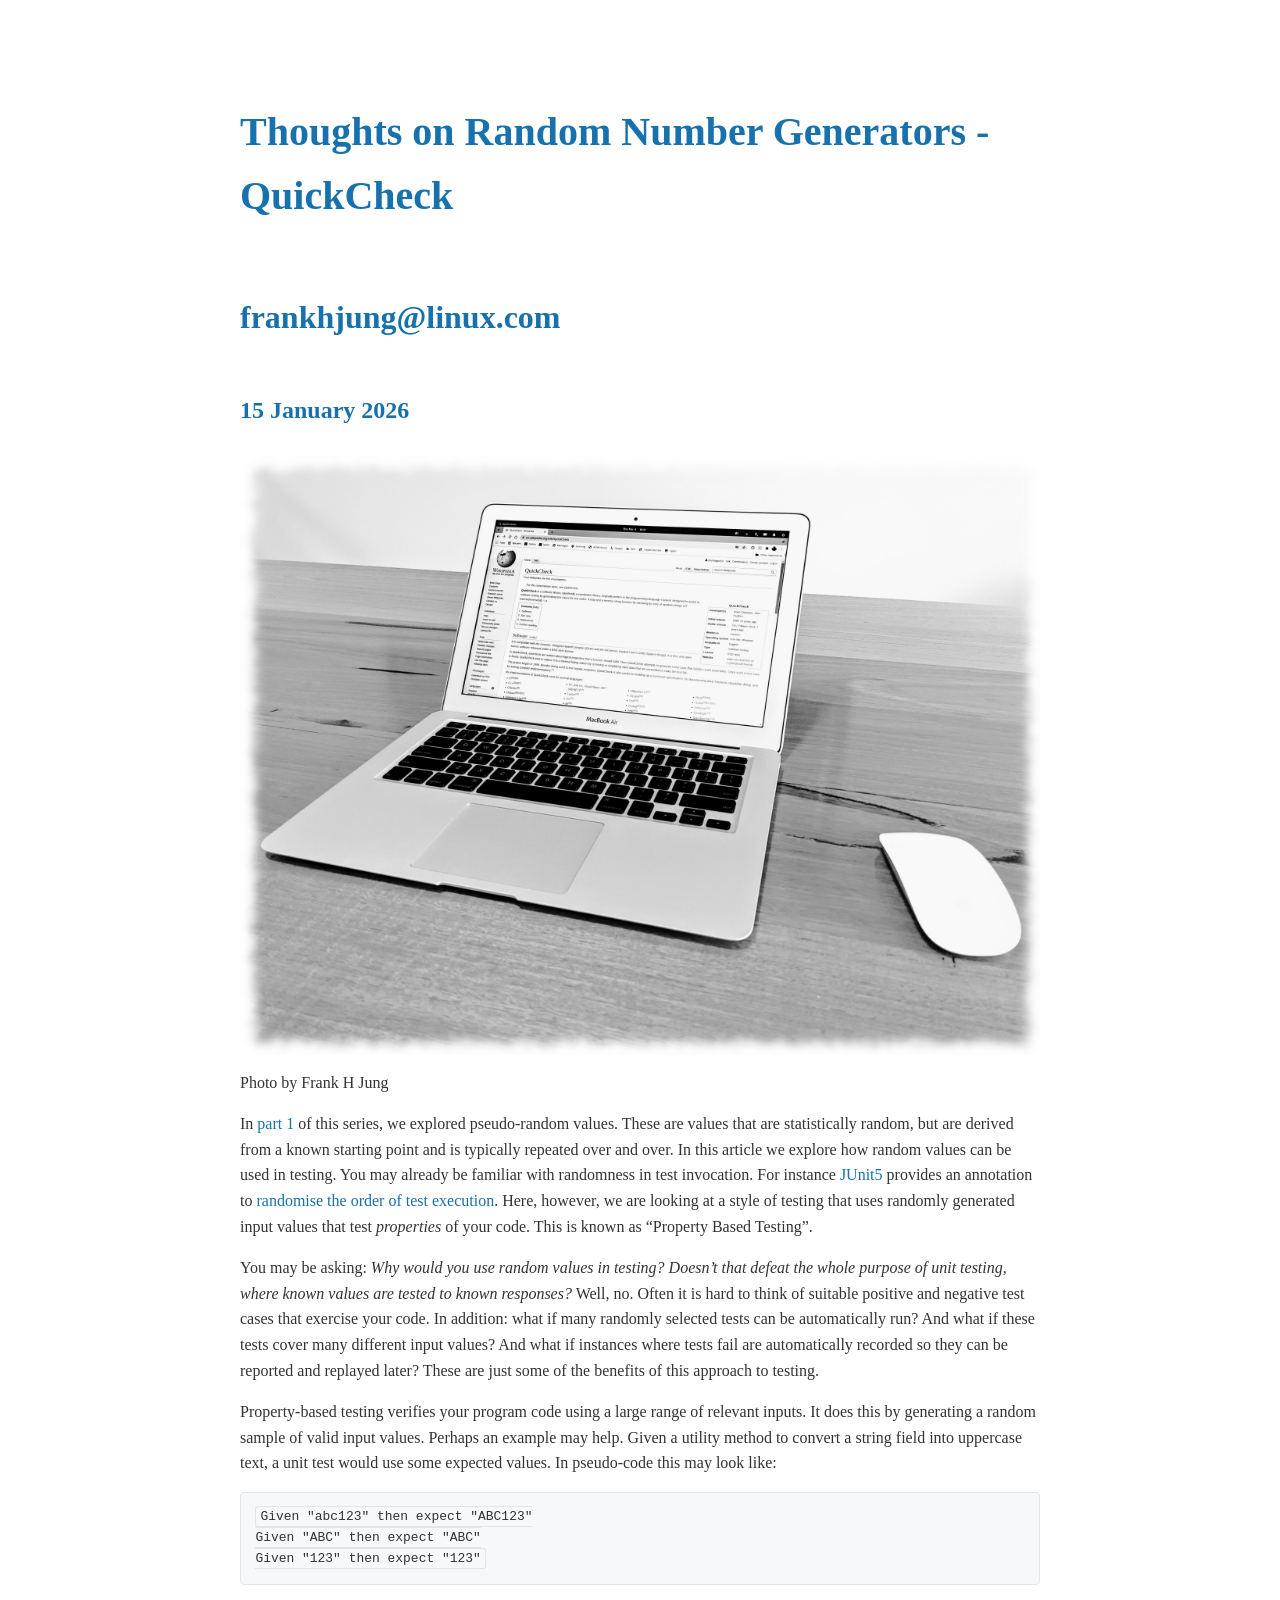
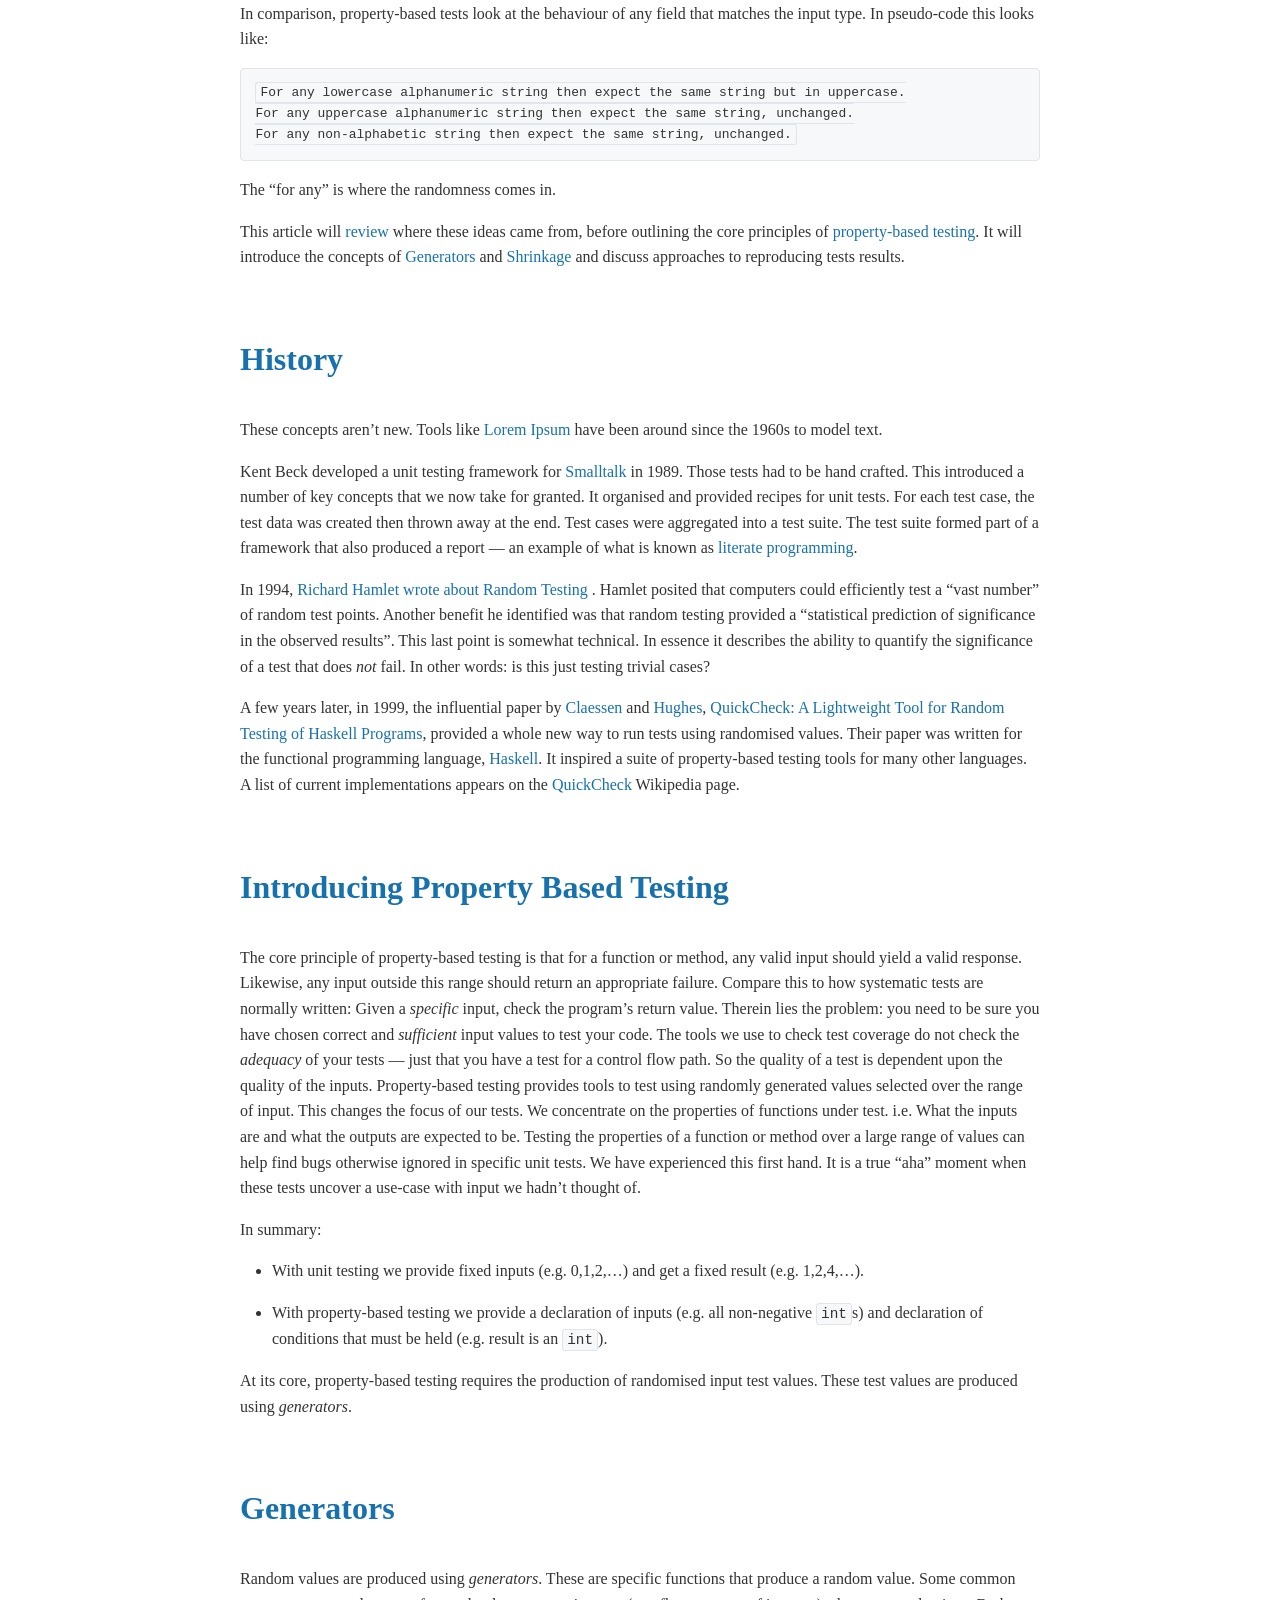
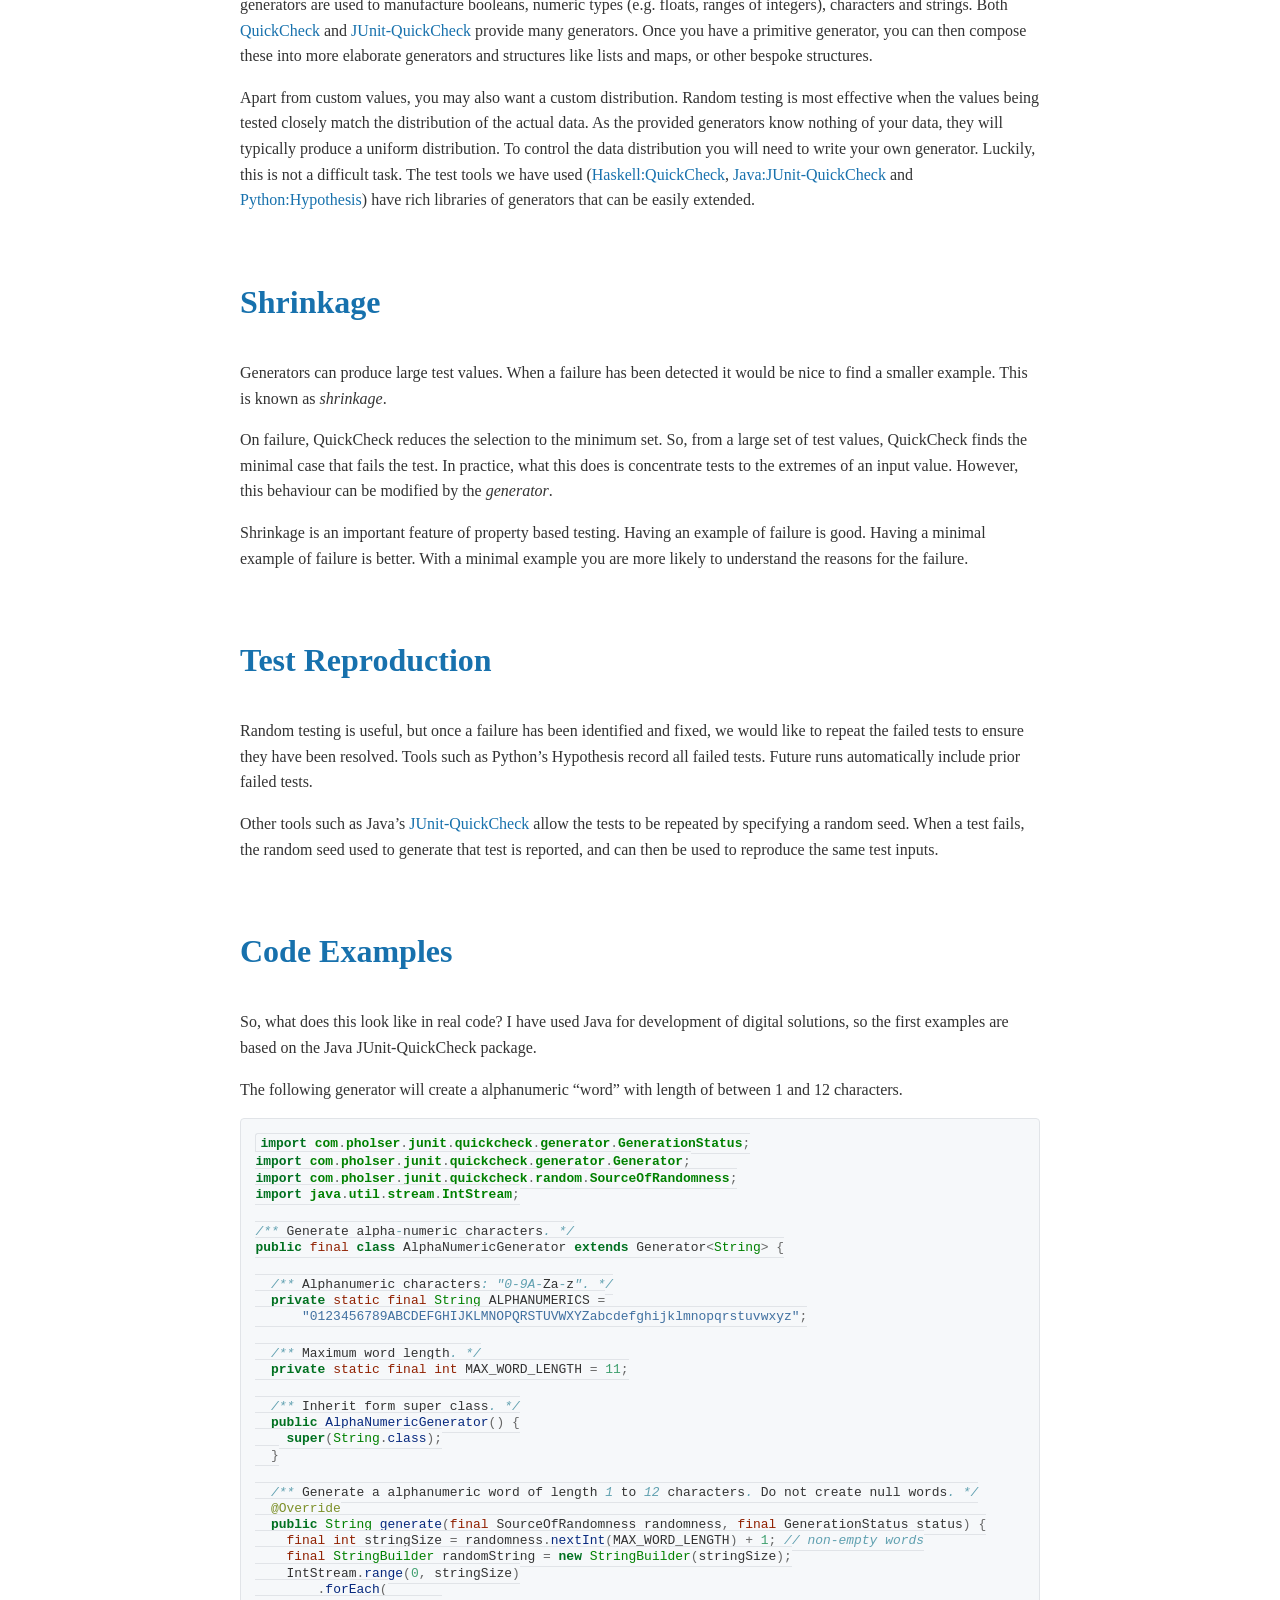
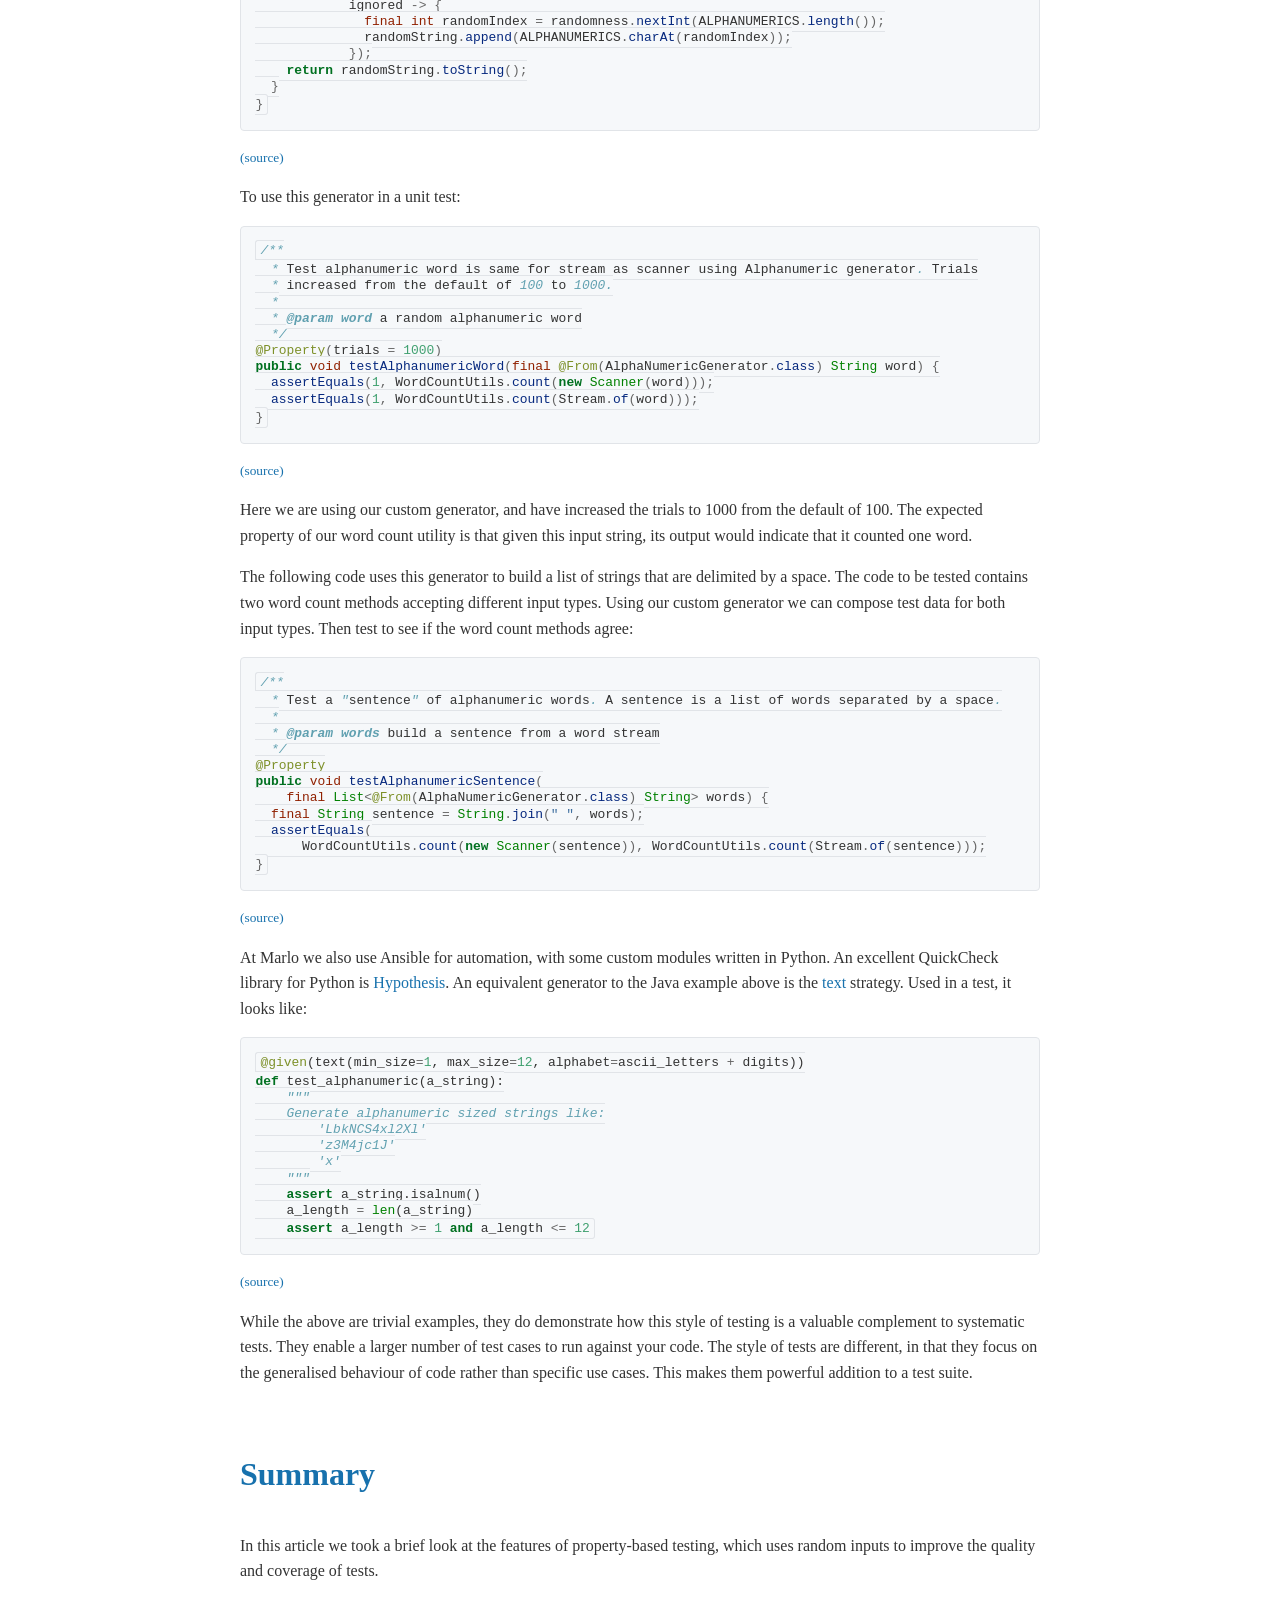
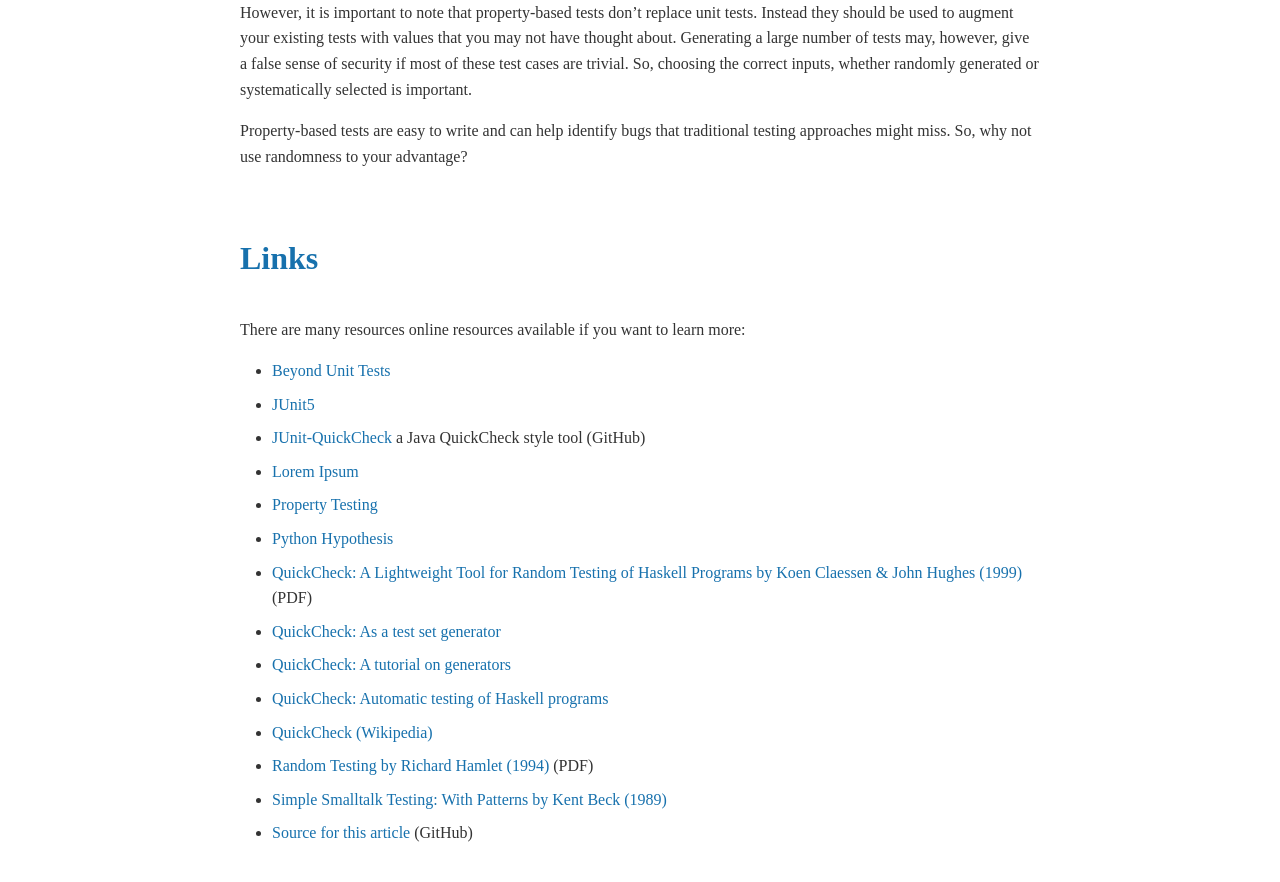
==== commit a8e0d117: "update style sheet" ====
--- a/public/index.html
+++ b/public/index.html
@@ -88,258 +88,139 @@
 code span.wa { color: #60a0b0; font-weight: bold; font-style: italic; } 
 </style>
   <style type="text/css">
-html {
-width: 21cm;
-height: 29.7cm;
-margin: auto;
-font-size: 100%;
-overflow-y: scroll;
--webkit-text-size-adjust: 100%;
--ms-text-size-adjust: 100%;
+:root {
+--accent: #1771ad;
+--text: #333;
+--background: #ffffff;
 }
 body {
-width: 21cm;
-height: 29.7cm;
-margin: auto;
-color: #444;
-font-family: Georgia, Palatino, 'Palatino Linotype', Times, 'Times New Roman', serif;
-font-size: 12px;
-line-height: 1.7;
-padding: 1em;
-max-width: 65em;
-background: #fefefe;
-}
-a {
-color: #0645ad;
-text-decoration: none;
-}
+font-family: Georgia, "Times New Roman", serif;
+line-height: 1.6;
+color: var(--text);
+background-color: var(--background);
+max-width: 800px;
+margin: 0 auto;
+padding: 20px;
+}
+h1, h2, h3, h4, h5, h6, b, strong, i {
+color: var(--accent);
+font-weight: bold;
+margin-top: 2em;
+margin-bottom: 1em;
+}
+h1 { font-size: 2.5em; }
+h2 { font-size: 2em; }
+h3 { font-size: 1.5em; }
+h4 { font-size: 1.2em; }
+h5 { font-size: 1em; }
+h6 { font-size: 0.9em; }
 p {
 margin: 1em 0;
+}
+a {
+color: var(--accent);
+text-decoration: none;
+}
+a:hover {
+text-decoration: underline;
+}
+blockquote {
+border-left: 4px solid var(--accent);
+margin: 1em 0;
+padding: 1em;
+padding-left: 1.2em;
+color: #555;
+font-style: italic;
+background-color: var(--background);
+border-radius: 0 4px 4px 0;
+}
+pre {
+border-radius: 4px;
+padding: 1em;
+overflow-x: auto;
+font-family: "Monaco", "Consolas", "Courier New", monospace;
+font-size: 0.9em;
+background: #f6f8fa;
+border: 1px solid #e1e4e8;
+}
+code {
+padding: 2px 4px;
+border-radius: 3px;
+font-family: "Monaco", "Consolas", "Courier New", monospace;
+font-size: 0.9em;
+background: #f6f8fa;
+border: 1px solid #e1e4e8;
+}
+table {
+border-collapse: collapse;
+width: 100%;
+margin: 1em 0;
+}
+th, td {
+border: 1px solid #dcdcdc;
+padding: 8px 12px;
 text-align: left;
 }
-img {
-max-width: 90%;
-}
-h1, h2, h3, h4, h5, h6 {
-color: #0645ad;
-line-height: 125%;
-margin-top: 2em;
-font-weight: normal;
-}
-h4, h5, h6 {
+th {
+background-color: var(--accent);
+color: #fff;
 font-weight: bold;
-}
-h1 {
-font-size: 2.5em;
-}
-h2 {
-font-size: 2em;
-}
-h3 {
-font-size: 1.5em;
-}
-h4 {
-font-size: 1.2em;
-}
-h5 {
-font-size: 1em;
-}
-h6 {
-font-size: 0.9em;
-}
-blockquote {
-color: #666666;
-margin: 0;
-padding-left: 3em;
-border-left: 0.5em #EEE solid;
-}
-hr {
-display: block;
-height: 2px;
-border: 0;
-border-top: 1px solid #aaa;
-border-bottom: 1px solid #eee;
-margin: 1em 0;
-padding: 0;
-}
-pre, code, kbd, samp {
-color: #000;
-font-family: monospace, monospace;
-font-size: 0.90em;
-}
-pre {
-white-space: pre;
-white-space: pre-wrap;
-word-wrap: break-word;
-}
-b, strong {
-font-weight: bold;
-color: #0645ad;
-}
-dfn {
-font-style: italic;
-color: #0645ad;
-}
-ins {
-background: #ff9;
-color: #000;
-text-decoration: none;
-}
-mark {
-background: #ff0;
-color: #000;
-font-style: italic;
-font-weight: bold;
-}
-sub, sup {
-font-size: 75%;
-line-height: 0;
-position: relative;
-vertical-align: baseline;
-}
-sup {
-top: -0.5em;
-}
-sub {
-bottom: -0.25em;
 }
 ul, ol {
 margin: 1em 0;
-padding: 0 0 0 2em;
-}
-li p:last-child {
-margin-bottom: 0;
-}
-ul ul, ol ol {
-margin: .3em 0;
-}
-dl {
-margin-bottom: 1em;
-}
-dt {
-font-weight: bold;
-margin-bottom: .8em;
-}
-dd {
-margin: 0 0 .8em 2em;
-}
-dd:last-child {
-margin-bottom: 0;
+padding-left: 2em;
+}
+li {
+margin: 0.5em 0;
 }
 img {
-border: 0;
--ms-interpolation-mode: bicubic;
-vertical-align: middle;
--moz-box-shadow: 3px 3px 5px #ccc;
--webkit-box-shadow: 3px 3px 5px #ccc;
-box-shadow: 3px 3px 5px #ccc;
+max-width: 100%;
+height: auto;
+display: block;
+margin: 1em auto;
 }
 figure {
-display: block;
 text-align: center;
 margin: 1em 0;
 }
-figure img {
+figcaption {
+font-size: 0.9em;
+font-style: italic;
+color: #555;
+}
+
+@media print {
+* {
+color: #000 !important;
+background: transparent !important;
+box-shadow: none !important;
+}
+body {
+max-width: 100%;
+margin: 0;
+padding: 0.5in;
+line-height: 1.5;
+font-size: 11pt;
+}
+a::after {
+content: " (" attr(href) ")";
+font-size: 0.9em;
+}
+pre, code {
 border: none;
-margin: 0 auto;
-}
-.caption {
-font-size: 0.8em;
-font-style: italic;
-margin: 2 2 0.8em;
-}
-figcaption {
-font-size: 0.8em;
-font-style: italic;
-margin: 0 0 0.8em;
+background: transparent;
+}
+img {
+max-width: 100%;
+height: auto;
 }
 table {
-margin-bottom: 2em;
-border-bottom: 1px solid #ddd;
-border-right: 1px solid #ddd;
-border-spacing: 0;
+width: 100%;
 border-collapse: collapse;
 }
-table th {
-padding: .2em 1em;
-background-color: #eee;
-border-top: 1px solid #ddd;
-border-left: 1px solid #ddd;
-}
-table td {
-padding: .2em 1em;
-border-top: 1px solid #ddd;
-border-left: 1px solid #ddd;
-vertical-align: top;
-}
-.author {
-font-size: 1.2em;
-text-align: left;
-}
-@media print {
-@page {
-size: 21cm 29.7cm;
-}
-* {
-background: transparent !important;
-color: black !important;
-filter: none !important;
--ms-filter: none !important;
-}
-body {
-font-size: 12pt;
-max-width: 100%;
-}
-a, a:visited {
-text-decoration: underline;
-}
-a[href]:after {
-content: " (" attr(href) ")";
-}
-.ir a:after, a[href^="javascript:"]:after, a[href^="#"]:after {
-content: "";
-}
-abbr[title]:after {
-content: " (" attr(title) ")";
-}
-code, pre {
-font-family: monospace, monospace;
-font-size: 0.90em;
-page-break-inside: avoid;
-}
-.sourceLine {
-font-family: monospace, monospace;
-font-size: 0.60em;
-page-break-inside: avoid;
-}
-hr {
-height: 1px;
-border: 0;
-border-bottom: 1px solid black;
-}
-tr, img {
-page-break-inside: avoid;
-}
-img {
-max-width: 100% !important;
-}
-p, h2, h3 {
-orphans: 3;
-widows: 3;
-}
-h2, h3 {
-page-break-inside: avoid;
-page-break-after: avoid;
-}
-}
-@media only screen and (min-width: 480px) {
-body {
-font-size: 14px;
-}
-}
-@media only screen and (min-width: 768px) {
-body {
-font-size: 16px;
+th, td {
+border: 1px solid #000;
+padding: 4px 6px;
 }
 }
 </style>
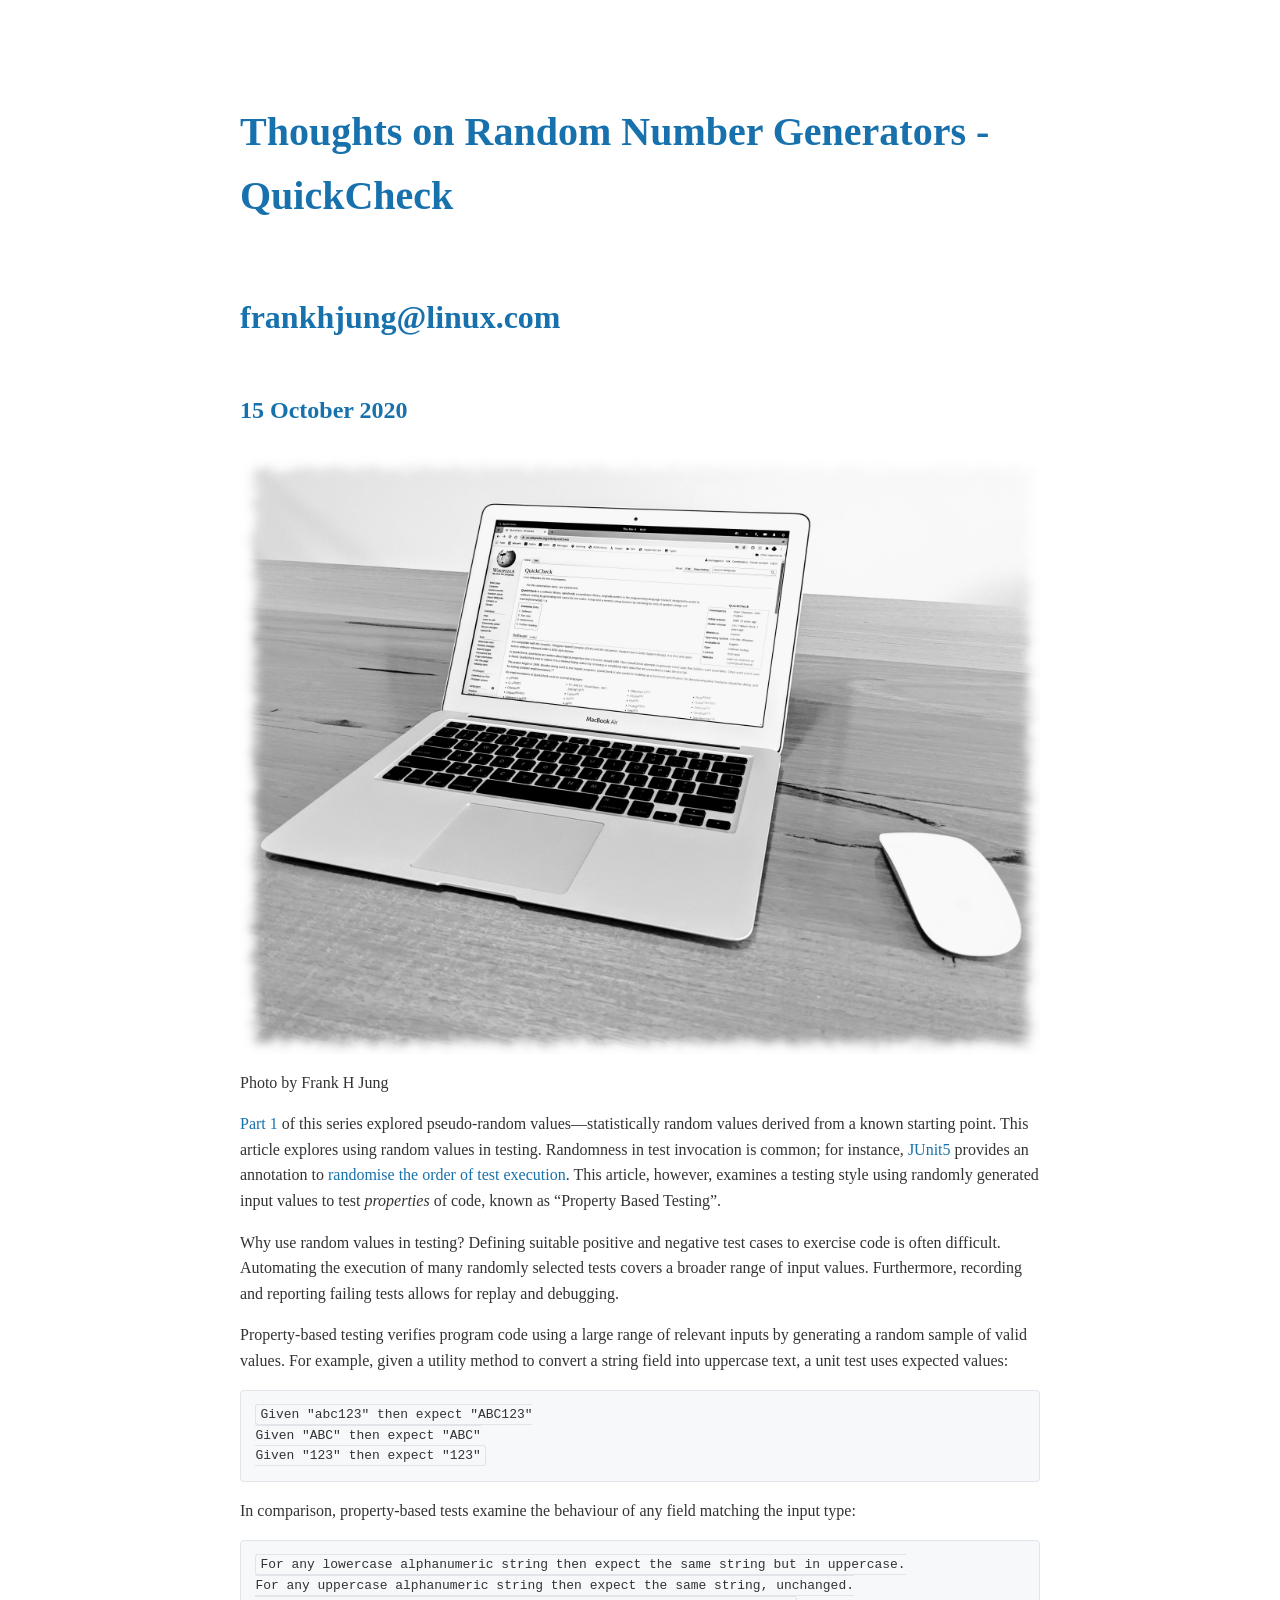
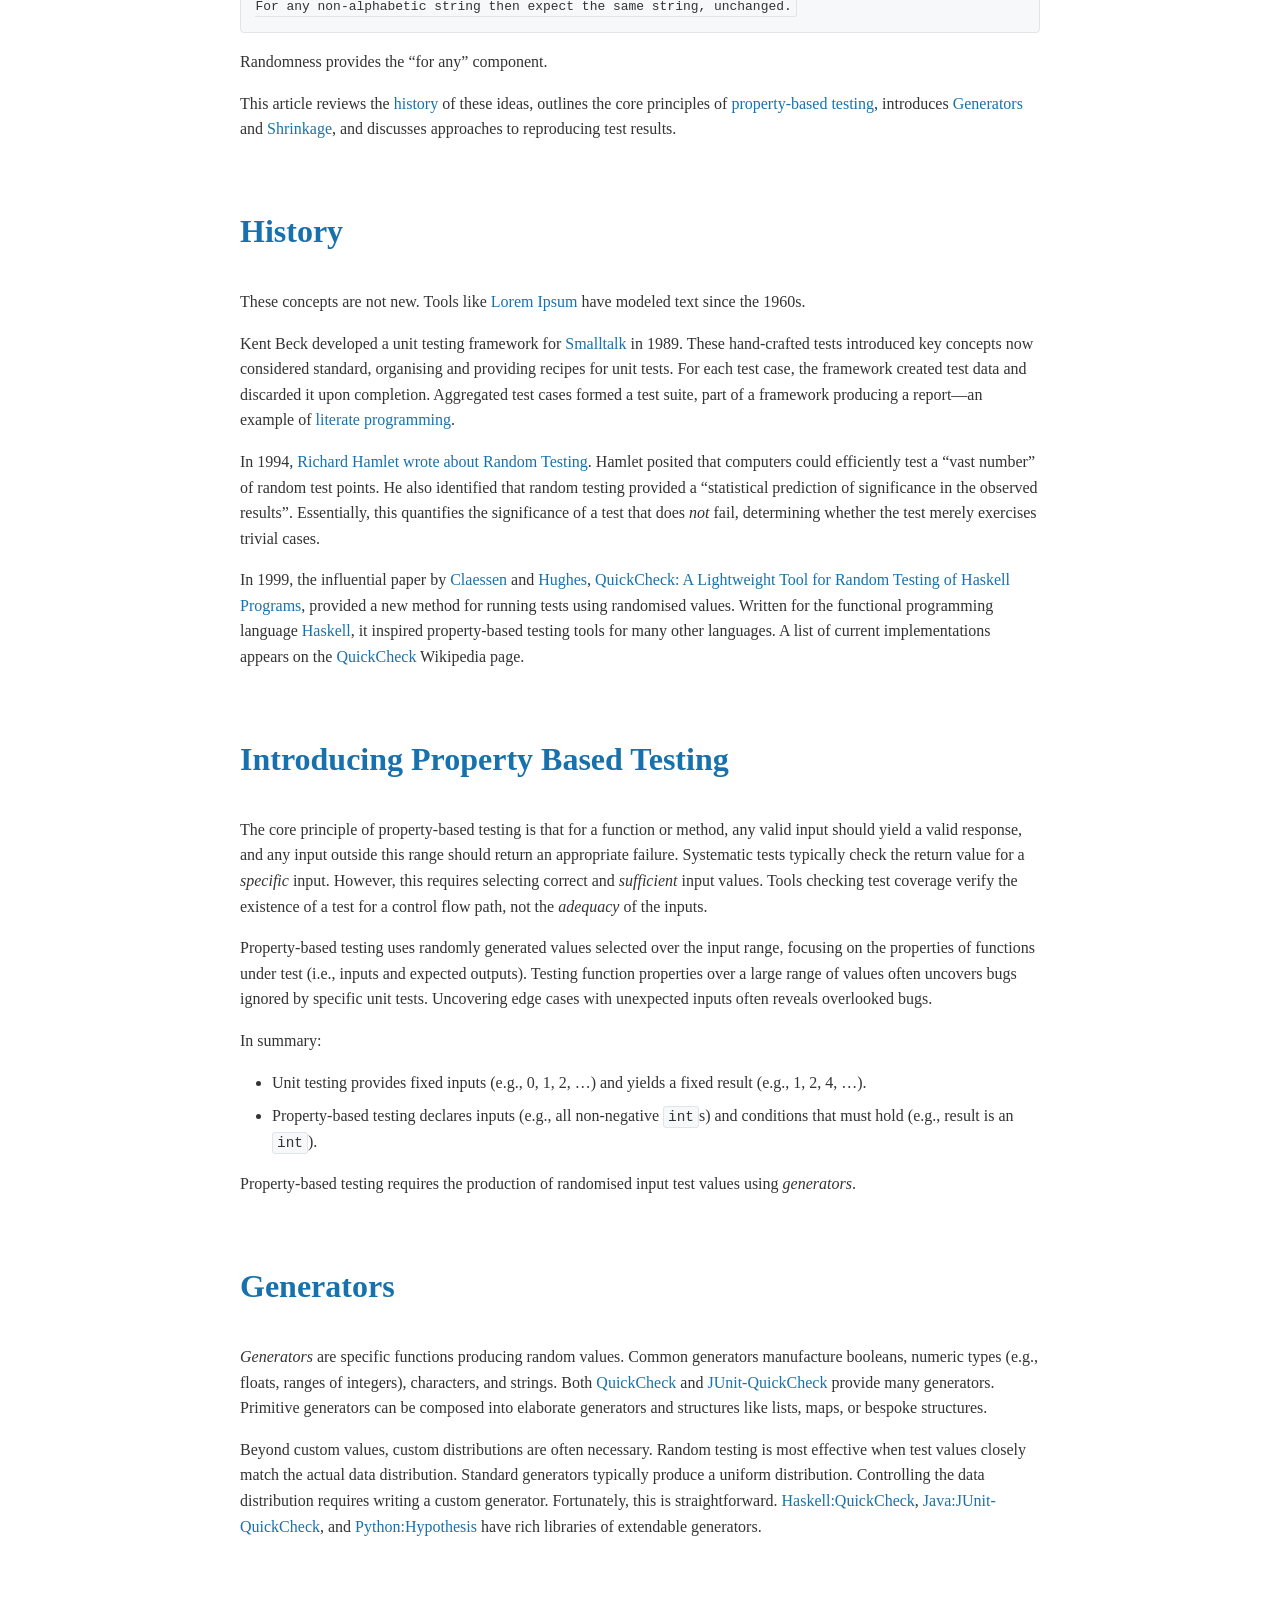
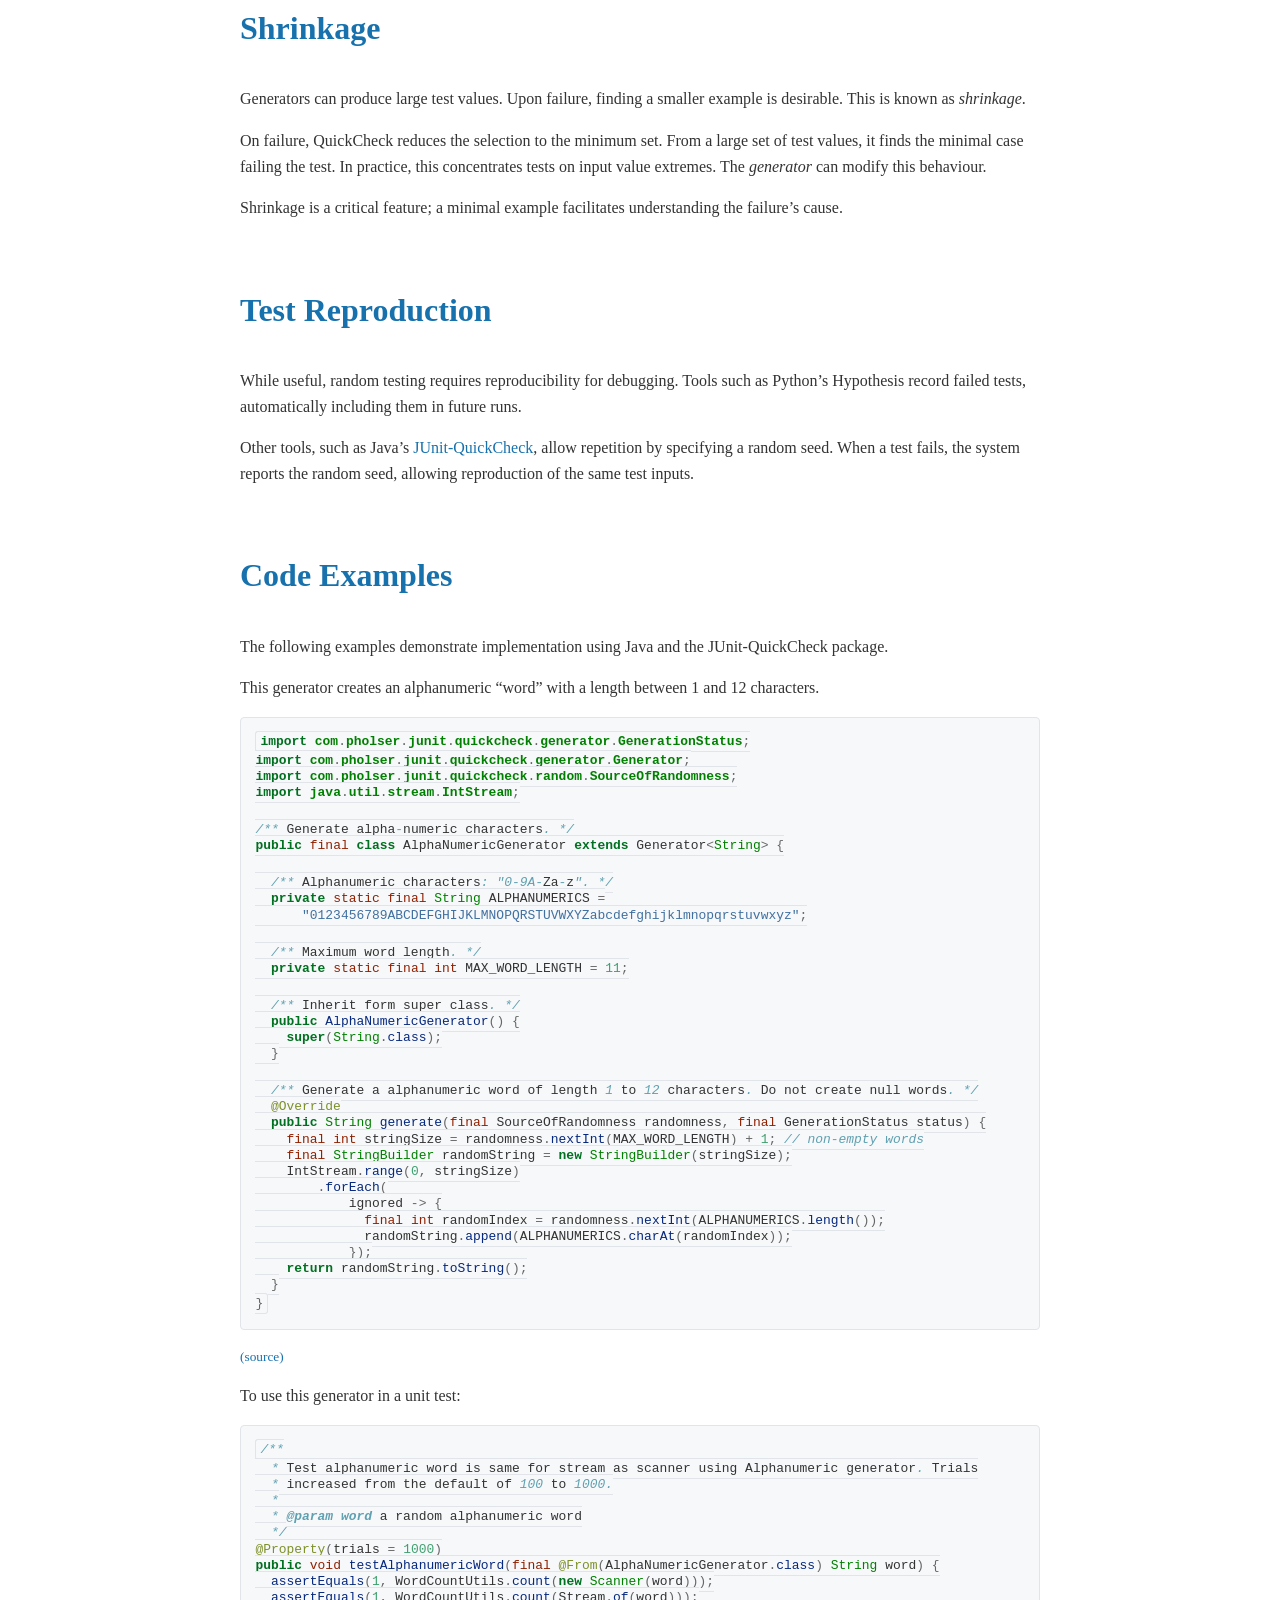
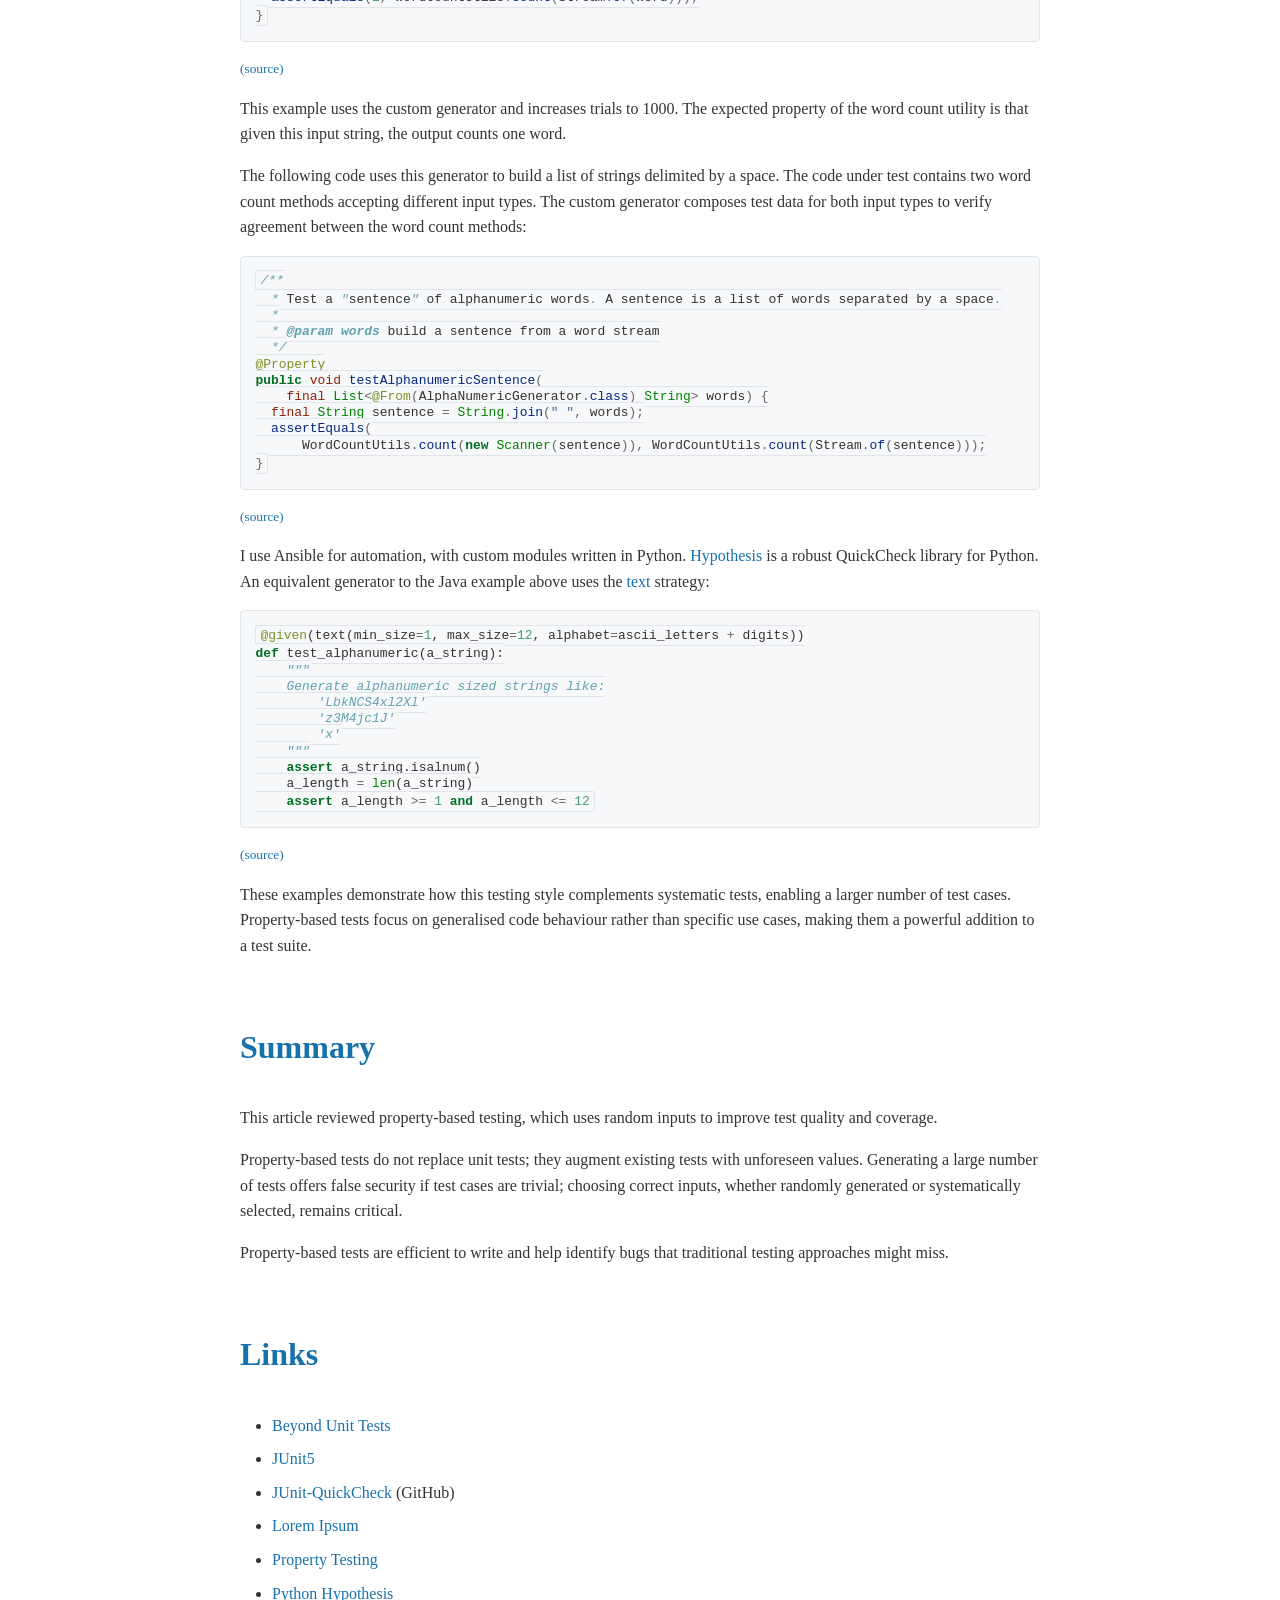
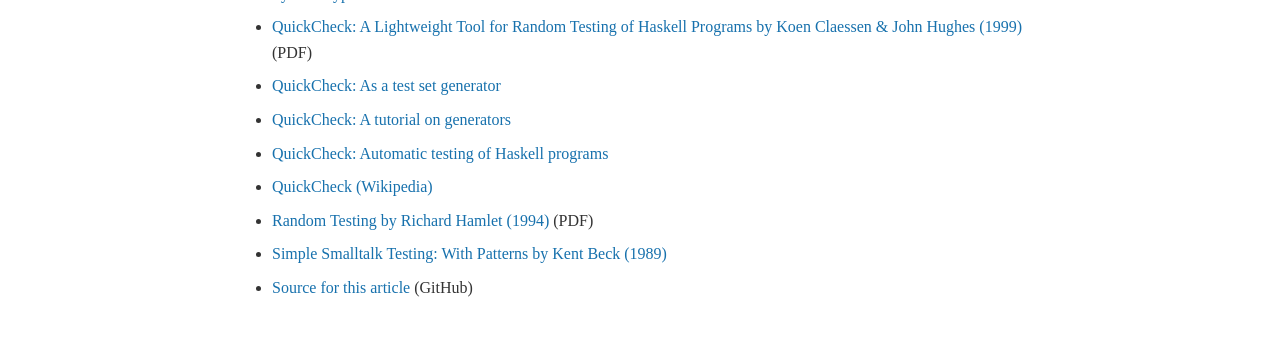
==== commit 132abf45: "update after document review" ====
--- a/public/index.html
+++ b/public/index.html
@@ -5,7 +5,7 @@
   <meta http-equiv="Content-Style-Type" content="text/css" />
   <meta name="generator" content="pandoc" />
   <meta name="author" content="frankhjung@linux.com" />
-  <meta name="date" content="2026-01-15" />
+  <meta name="date" content="2020-10-15" />
   <title>Thoughts on Random Number Generators - QuickCheck</title>
   <style type="text/css">
 code{white-space: pre-wrap;}
@@ -234,165 +234,141 @@
 <div id="header">
 <h1 class="title">Thoughts on Random Number Generators - QuickCheck</h1>
 <h2 class="author">frankhjung@linux.com</h2>
-<h3 class="date">15 January 2026</h3>
+<h3 class="date">15 October 2020</h3>
 </div>
 <div class="float">
 <img src="[data-uri]